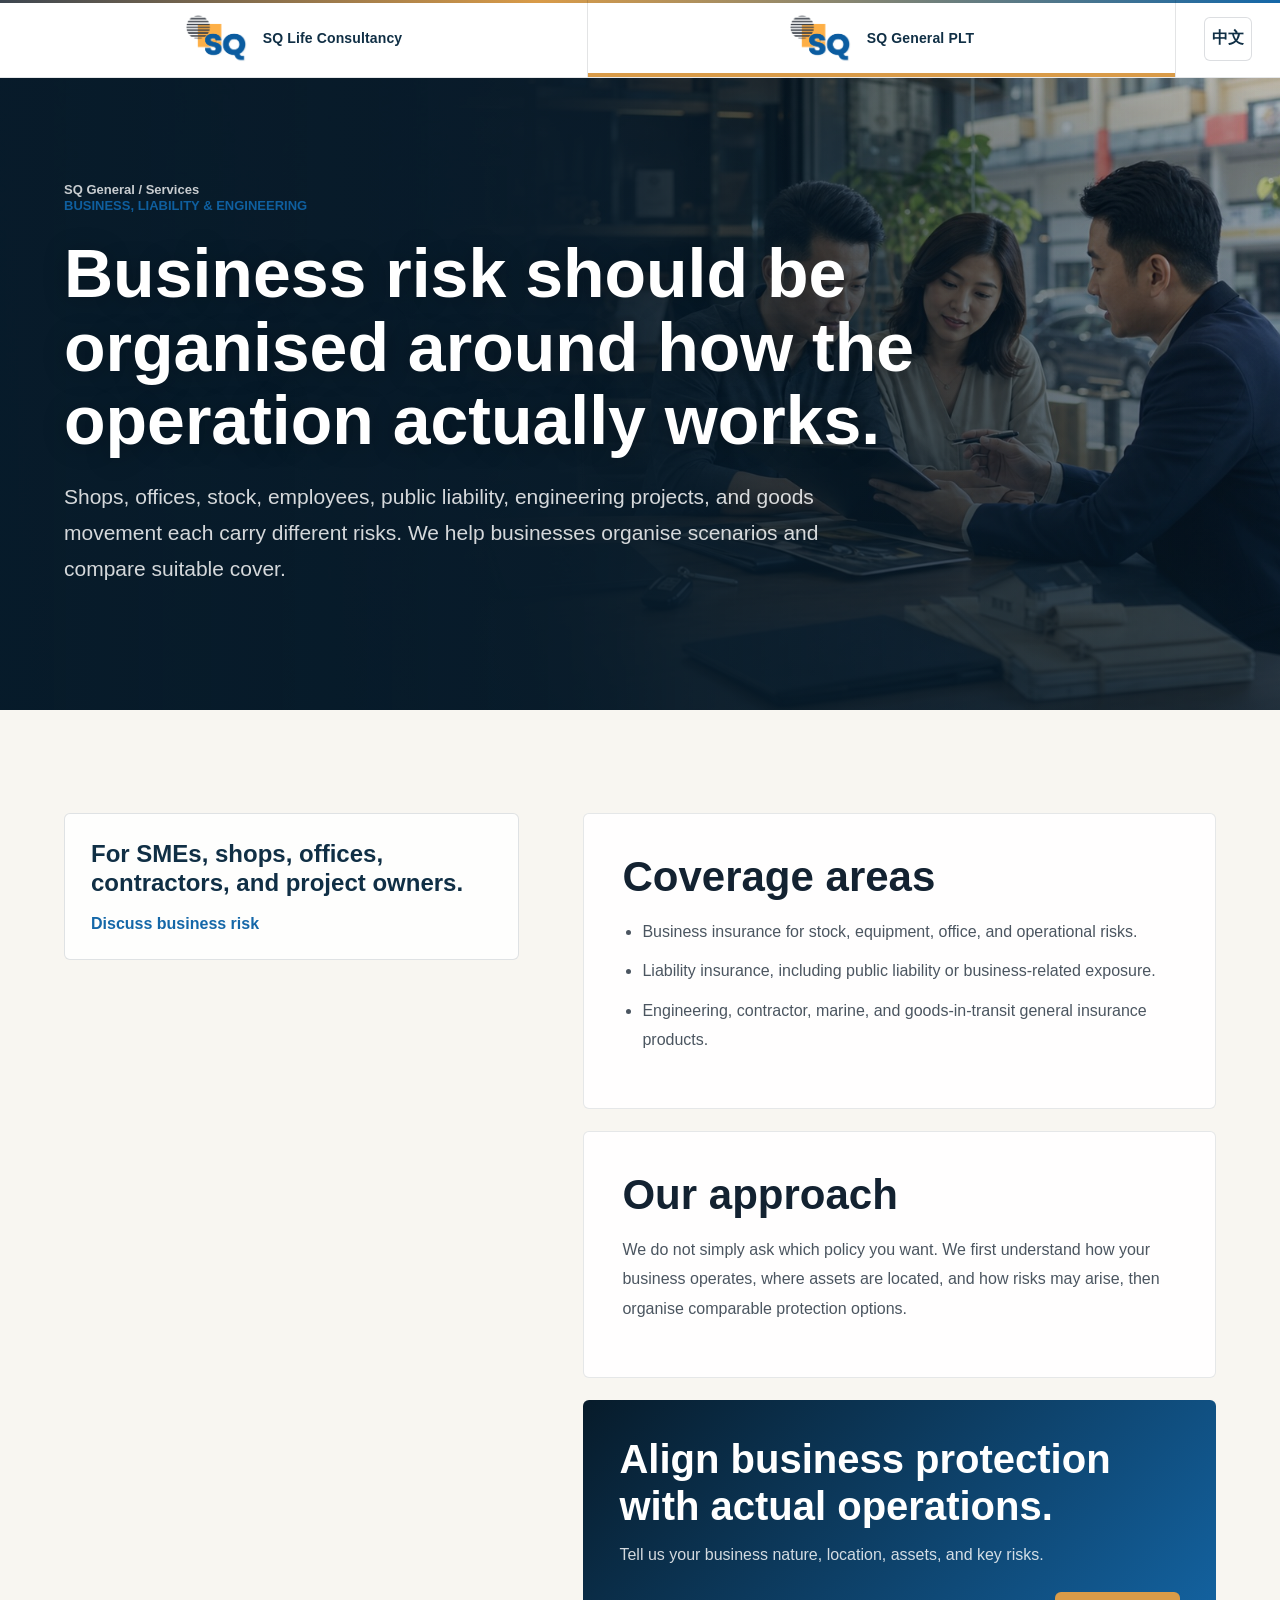
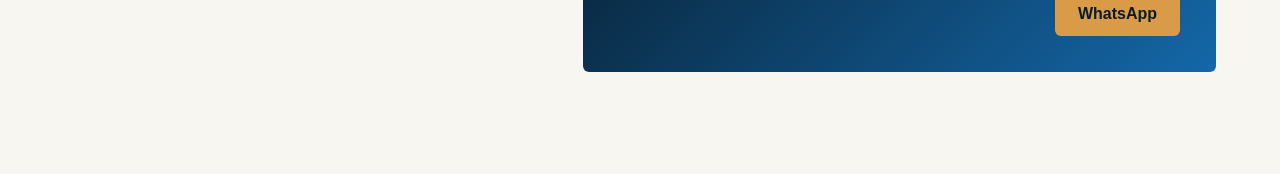
==== gi-business-liability-engineering.html @ 17bc6706 "Add files via upload" ====
<!doctype html>
<html lang="en">
  <head>
    <meta charset="utf-8" />
    <meta name="viewport" content="width=device-width, initial-scale=1" />
    <title>Business, Liability & Engineering Insurance | SQ General PLT</title>
    <meta name="description" content="Business insurance, liability insurance, engineering insurance, contractor risk, marine, and goods-in-transit advisory for Malaysian businesses." />
    <meta name="robots" content="index,follow" />
    <meta name="theme-color" content="#0b2d44" />
    <link rel="canonical" href="https://www.sqgroup.com.my/gi/business-liability-engineering" />
    <link rel="alternate" hreflang="en-MY" href="https://www.sqgroup.com.my/gi/business-liability-engineering" />
    <link rel="alternate" hreflang="zh-MY" href="https://www.sqgroup.com.my/zh/gi/business-liability-engineering" />
    <link rel="alternate" hreflang="x-default" href="https://www.sqgroup.com.my/gi/business-liability-engineering" />
    <meta property="og:title" content="Business, Liability & Engineering Insurance | SQ General PLT" />
    <meta property="og:description" content="General insurance advisory for SME operations, liability, engineering, contractor, marine, and goods-in-transit risks." />
    <meta property="og:url" content="https://www.sqgroup.com.my/gi/business-liability-engineering" />
    <meta property="og:image" content="https://www.sqgroup.com.my/assets/hero-gi-malaysia.jpg" />
    <link rel="preload" as="image" href="assets/hero-gi-malaysia.jpg" />
    <link rel="stylesheet" href="styles.css" />
  </head>
  <body class="professional-page service-detail-page general-page" data-page-kind="gi" data-seo-title-en="Business, Liability & Engineering Insurance | SQ General PLT" data-seo-title-zh="商业、责任与工程保险 | SQ General PLT" data-seo-description-en="Business insurance, liability insurance, engineering insurance, contractor risk, marine, and goods-in-transit advisory for Malaysian businesses." data-seo-description-zh="SQ General PLT 协助马来西亚企业安排商业、责任、工程、承包商、海运与货物运输相关一般保险。">
    <header class="brand-switch"><a class="brand-tab" href="/legacy"><img src="assets/sq-logo-official.png" alt="SQ logo" /><span>SQ Life Consultancy</span></a><a class="brand-tab active" href="/gi"><img src="assets/sq-logo-official.png" alt="" /><span>SQ General PLT</span></a><button class="language-switch" type="button" data-lang-toggle>中文</button></header>
    <main>
      <section class="detail-hero" style="--detail-image: url('assets/hero-gi-malaysia.jpg')"><div class="detail-hero-inner reveal"><a class="breadcrumb" href="/gi" data-zh="SQ General / 服务" data-en="SQ General / Services">SQ General / Services</a><p class="eyebrow" data-zh="商业、责任与工程" data-en="Business, Liability & Engineering">Business, Liability & Engineering</p><h1 data-zh="企业风险需要按营运方式来整理。" data-en="Business risk should be organised around how the operation actually works.">Business risk should be organised around how the operation actually works.</h1><p data-zh="店铺、办公室、库存、雇员、公共责任、工程项目和货物运输都有不同风险。我们协助企业整理场景并比较可行保障。" data-en="Shops, offices, stock, employees, public liability, engineering projects, and goods movement each carry different risks. We help businesses organise scenarios and compare suitable cover.">Shops, offices, stock, employees, public liability, engineering projects, and goods movement each carry different risks. We help businesses organise scenarios and compare suitable cover.</p></div></section>
      <section class="detail-body"><aside class="detail-aside reveal"><strong data-zh="适合 SME、店铺、办公室、承包商与项目业主。" data-en="For SMEs, shops, offices, contractors, and project owners.">For SMEs, shops, offices, contractors, and project owners.</strong><a href="#contact" data-zh="讨论企业风险" data-en="Discuss business risk">Discuss business risk</a></aside><div class="detail-content">
        <article class="detail-panel reveal"><h2 data-zh="可讨论项目" data-en="Coverage areas">Coverage areas</h2><ul><li data-zh="商业保险、库存、设备、办公室和营运相关风险。" data-en="Business insurance for stock, equipment, office, and operational risks.">Business insurance for stock, equipment, office, and operational risks.</li><li data-zh="责任保险，包括公共责任或业务相关责任风险。" data-en="Liability insurance, including public liability or business-related exposure.">Liability insurance, including public liability or business-related exposure.</li><li data-zh="工程、承包商、marine 与 goods-in-transit 等一般保险产品。" data-en="Engineering, contractor, marine, and goods-in-transit general insurance products.">Engineering, contractor, marine, and goods-in-transit general insurance products.</li></ul></article>
        <article class="detail-panel reveal"><h2 data-zh="我们的方式" data-en="Our approach">Our approach</h2><p data-zh="我们不只是问你要买什么保险，而是先了解你的业务如何营运、资产在哪里、风险如何发生，再整理可比较的保障选择。" data-en="We do not simply ask which policy you want. We first understand how your business operates, where assets are located, and how risks may arise, then organise comparable protection options.">We do not simply ask which policy you want. We first understand how your business operates, where assets are located, and how risks may arise, then organise comparable protection options.</p></article>
        <section class="detail-cta reveal" id="contact"><div><h2 data-zh="让企业保障和实际营运对齐。" data-en="Align business protection with actual operations.">Align business protection with actual operations.</h2><p data-zh="告诉我们你的业务性质、地点、资产和主要风险。" data-en="Tell us your business nature, location, assets, and key risks.">Tell us your business nature, location, assets, and key risks.</p></div><a class="button" href="https://wa.me/60102761236" target="_blank" rel="noreferrer">WhatsApp</a></section>
      </div></section>
    </main><nav class="mobile-action-bar" aria-label="Quick actions"><a href="tel:+60102761236" data-zh="拨电" data-en="Call">Call</a><a href="/gi" data-zh="返回" data-en="Back">Back</a><a href="https://wa.me/60102761236" target="_blank" rel="noreferrer">WhatsApp</a></nav><script src="script.js"></script>
  </body>
</html>
---- styles.css ----
:root {
  --navy: #0f5f9f;
  --navy-dark: #0b2d44;
  --forest: #183d36;
  --forest-soft: #dce5dd;
  --ink: #132231;
  --charcoal: #4b5560;
  --gold: #f0a63f;
  --gold-soft: #fff2d8;
  --paper: #f7f5ef;
  --mist: #eef3f6;
  --line: rgba(23, 33, 43, 0.12);
  --white: #ffffff;
  --shadow: 0 22px 70px rgba(16, 63, 104, 0.14);
  --photo-shadow: 0 28px 80px rgba(23, 33, 43, 0.18);
}

* {
  box-sizing: border-box;
}

html {
  scroll-behavior: smooth;
}

body {
  margin: 0;
  color: var(--ink);
  background: var(--paper);
  font-family: "Avenir Next", "Noto Sans SC", "PingFang SC", "Microsoft YaHei", sans-serif;
  -webkit-font-smoothing: antialiased;
  text-rendering: optimizeLegibility;
}

body.nav-open {
  overflow: hidden;
}

.brand-switch {
  position: sticky;
  top: 0;
  z-index: 60;
  display: grid;
  grid-template-columns: 1fr 1fr auto;
  min-height: 84px;
  border-bottom: 1px solid rgba(19, 34, 49, 0.1);
  background: rgba(255, 255, 255, 0.97);
  backdrop-filter: blur(14px);
}

.brand-switch::before {
  position: absolute;
  top: 0;
  right: 0;
  left: 0;
  height: 4px;
  content: "";
  background: linear-gradient(90deg, var(--gold), var(--navy));
}

.brand-tab {
  position: relative;
  display: flex;
  align-items: center;
  justify-content: center;
  gap: 16px;
  min-width: 0;
  padding: 12px clamp(14px, 3vw, 34px);
  color: var(--navy-dark);
  border-right: 1px solid var(--line);
  font-weight: 900;
  line-height: 1.2;
  letter-spacing: 0.01em;
  transition: background 180ms ease, color 180ms ease, border-color 180ms ease;
}

.brand-tab:hover {
  background: rgba(15, 95, 159, 0.035);
}

.brand-tab img {
  width: 58px;
  height: 46px;
  object-fit: contain;
  padding: 2px;
  background: transparent;
  filter: none;
  mix-blend-mode: normal;
  transform: translateZ(0);
}

.brand-tab span {
  max-width: 21ch;
}

.brand-tab.active::after {
  position: absolute;
  right: 0;
  bottom: 0;
  left: 0;
  height: 5px;
  content: "";
  background: var(--gold);
}

.brand-switch .language-switch {
  align-self: center;
  margin: 0 clamp(12px, 3vw, 28px);
}

.gateway-page {
  min-height: 100vh;
  background:
    linear-gradient(90deg, rgba(247, 245, 239, 0.96), rgba(247, 245, 239, 0.78)),
    url("assets/hero-group-malaysia.jpg") center / cover;
}

.gateway {
  max-width: 1180px;
  margin: 0 auto;
  padding: clamp(64px, 9vw, 116px) clamp(18px, 5vw, 70px);
}

.gateway-hero {
  max-width: 820px;
  margin-bottom: clamp(34px, 5vw, 68px);
}

.gateway-hero h1 {
  color: var(--ink);
}

.gateway-hero p {
  max-width: 720px;
  color: var(--charcoal);
  font-size: clamp(17px, 2vw, 22px);
  line-height: 1.7;
}

.gateway-grid {
  display: grid;
  grid-template-columns: repeat(2, minmax(0, 1fr));
  gap: 18px;
}

.gateway-card {
  position: relative;
  overflow: hidden;
  display: flex;
  flex-direction: column;
  justify-content: flex-end;
  min-height: 520px;
  padding: clamp(28px, 5vw, 48px);
  color: var(--white);
  background: var(--navy-dark);
  isolation: isolate;
}

.gateway-card::before {
  position: absolute;
  inset: 0;
  content: "";
  background: linear-gradient(180deg, rgba(11, 45, 68, 0.08), rgba(11, 45, 68, 0.92));
  z-index: 1;
}

.gateway-card::after {
  position: absolute;
  inset: 0;
  content: "";
  background-position: center;
  background-size: cover;
  transition: transform 600ms ease;
}

.gateway-card:hover::after {
  transform: scale(1.045);
}

.life-card::after {
  background-image: url("assets/hero-legacy-malaysia.jpg");
}

.general-card::after {
  background-image: url("assets/hero-gi-malaysia.jpg");
}

.gateway-card span,
.gateway-card h2,
.gateway-card p,
.gateway-card strong {
  position: relative;
  z-index: 2;
}

.gateway-card span {
  width: max-content;
  padding: 8px 12px;
  color: var(--navy-dark);
  background: var(--gold);
  font-size: 13px;
  font-weight: 900;
}

.gateway-card h2 {
  max-width: 520px;
  margin: 28px 0 12px;
  color: var(--white);
}

.gateway-card p {
  max-width: 520px;
  color: rgba(255, 255, 255, 0.84);
  line-height: 1.72;
}

.gateway-card strong {
  margin-top: 28px;
  color: var(--white);
}

.subbrand-hero {
  display: grid;
  align-items: end;
  min-height: calc(100vh - 84px);
  padding: clamp(56px, 9vw, 112px) clamp(18px, 5vw, 70px);
  color: var(--white);
  background: var(--navy-dark);
  isolation: isolate;
}

.subbrand-hero > div {
  max-width: 860px;
}

.subbrand-hero h1 {
  color: var(--white);
}

.subbrand-hero p:not(.eyebrow) {
  max-width: 760px;
  color: rgba(255, 255, 255, 0.86);
  font-size: clamp(17px, 2vw, 22px);
  line-height: 1.68;
}

.life-hero {
  background:
    linear-gradient(90deg, rgba(11, 45, 68, 0.92), rgba(11, 45, 68, 0.48)),
    url("assets/hero-legacy-malaysia.jpg") center / cover;
}

.general-hero {
  background:
    linear-gradient(90deg, rgba(11, 45, 68, 0.92), rgba(11, 45, 68, 0.46)),
    url("assets/hero-gi-malaysia.jpg") center / cover;
}

.button.secondary.light {
  color: var(--white);
  border-color: rgba(255, 255, 255, 0.38);
  background: rgba(255, 255, 255, 0.1);
}

.mobile-action-bar {
  display: none;
}

.two-column {
  grid-template-columns: repeat(2, minmax(0, 1fr));
}

body.loaded .hero-copy {
  animation: liftIn 760ms ease both;
  opacity: 1;
  transform: translateY(0);
}

body.loaded .hero-photo {
  animation: floatIn 900ms 120ms ease both;
  opacity: 1;
  transform: translateY(0);
}

a {
  color: inherit;
  text-decoration: none;
}

a:focus-visible,
button:focus-visible,
input:focus-visible,
select:focus-visible,
summary:focus-visible {
  outline: 3px solid rgba(249, 179, 82, 0.75);
  outline-offset: 3px;
}

img {
  display: block;
  max-width: 100%;
}

.site-header {
  position: sticky;
  top: 0;
  z-index: 50;
  display: grid;
  grid-template-columns: auto 1fr auto;
  align-items: center;
  gap: 24px;
  min-height: 78px;
  padding: 12px clamp(18px, 4vw, 54px);
  border-bottom: 1px solid var(--line);
  background: rgba(255, 255, 255, 0.92);
  backdrop-filter: blur(18px);
}

.brand {
  display: inline-flex;
  align-items: center;
  gap: 12px;
  font-weight: 800;
  color: var(--navy-dark);
  white-space: nowrap;
}

.brand img {
  width: 54px;
  height: 43px;
  object-fit: contain;
}

.site-nav {
  display: flex;
  align-items: center;
  justify-content: center;
  gap: clamp(12px, 2vw, 24px);
  color: var(--charcoal);
  font-size: 13px;
  font-weight: 800;
}

.site-nav a {
  position: relative;
  min-height: 44px;
  display: inline-flex;
  align-items: center;
  padding: 8px 0;
}

.site-nav a::after {
  position: absolute;
  right: 0;
  bottom: 1px;
  left: 0;
  height: 2px;
  content: "";
  background: var(--gold);
  transform: scaleX(0);
  transform-origin: left;
  transition: transform 180ms ease;
}

.site-nav a:hover::after {
  transform: scaleX(1);
}

.header-actions {
  display: inline-flex;
  align-items: center;
  gap: 10px;
}

.language-switch,
.header-whatsapp,
.button {
  min-height: 44px;
  border-radius: 6px;
  font: inherit;
  font-weight: 800;
}

.language-switch {
  min-width: 48px;
  border: 1px solid var(--line);
  color: var(--navy-dark);
  background: var(--white);
  cursor: pointer;
}

.header-whatsapp {
  display: inline-flex;
  align-items: center;
  padding: 0 16px;
  color: var(--white);
  background: var(--navy);
}

.nav-toggle {
  display: none;
  width: 44px;
  height: 44px;
  border: 1px solid var(--line);
  border-radius: 6px;
  background: var(--white);
}

.nav-toggle span {
  display: block;
  width: 20px;
  height: 2px;
  margin: 5px auto;
  background: var(--navy-dark);
}

.hero {
  position: relative;
  min-height: calc(100vh - 76px);
  padding: clamp(50px, 8vw, 92px) clamp(18px, 5vw, 70px) clamp(34px, 5vw, 56px);
  background:
    linear-gradient(90deg, rgba(255, 255, 255, 0.94), rgba(247, 245, 239, 0.92) 48%, rgba(247, 245, 239, 0.72)),
    radial-gradient(circle at 8% 12%, rgba(240, 166, 63, 0.16), transparent 32%),
    var(--paper);
}

.hero-grid {
  display: grid;
  grid-template-columns: minmax(0, 0.94fr) minmax(300px, 0.58fr);
  gap: clamp(34px, 5vw, 78px);
  align-items: end;
  max-width: 1180px;
  min-height: calc(100vh - 184px);
  margin: 0 auto;
}

.eyebrow {
  margin: 0 0 14px;
  color: var(--navy);
  font-size: 13px;
  font-weight: 900;
  letter-spacing: 0;
  text-transform: uppercase;
}

h1,
h2,
h3,
p {
  overflow-wrap: anywhere;
}

h1 {
  max-width: 860px;
  margin: 0;
  color: var(--ink);
  font-family: "Avenir Next", "Noto Sans SC", "PingFang SC", "Microsoft YaHei", sans-serif;
  font-size: clamp(38px, 5.4vw, 68px);
  font-weight: 900;
  line-height: 1.08;
  letter-spacing: 0;
}

.hero-lede {
  max-width: 700px;
  margin: 28px 0 0;
  color: var(--charcoal);
  font-size: clamp(17px, 2vw, 22px);
  line-height: 1.75;
}

.hero-actions {
  display: flex;
  flex-wrap: wrap;
  gap: 12px;
  margin-top: 34px;
}

.hero-pills {
  display: flex;
  flex-wrap: wrap;
  gap: 10px;
  margin-top: 24px;
}

.hero-pills span {
  padding: 9px 12px;
  border: 1px solid rgba(15, 95, 159, 0.16);
  border-radius: 999px;
  color: var(--navy-dark);
  background: rgba(255, 255, 255, 0.72);
  font-size: 13px;
  font-weight: 900;
}

.hero-credentials {
  display: grid;
  grid-template-columns: repeat(3, minmax(0, 1fr));
  gap: 1px;
  max-width: 680px;
  margin-top: 34px;
  border: 1px solid var(--line);
  background: var(--line);
}

.hero-credentials span {
  min-height: 68px;
  padding: 14px;
  color: var(--navy-dark);
  background: rgba(255, 255, 255, 0.86);
  font-size: 13px;
  font-weight: 900;
  line-height: 1.4;
}

.button {
  display: inline-flex;
  align-items: center;
  justify-content: center;
  padding: 0 22px;
  border: 1px solid transparent;
  cursor: pointer;
}

.button.primary {
  color: var(--white);
  background: var(--navy);
  box-shadow: 0 16px 34px rgba(15, 95, 159, 0.22);
  transition: transform 180ms ease, box-shadow 180ms ease, background 180ms ease;
}

.button.secondary {
  color: var(--navy-dark);
  border-color: rgba(15, 95, 159, 0.24);
  background: rgba(255, 255, 255, 0.76);
  transition: transform 180ms ease, border-color 180ms ease, background 180ms ease;
}

.button:hover {
  transform: translateY(-2px);
}

.button.primary:hover {
  background: var(--navy-dark);
  box-shadow: 0 20px 42px rgba(15, 95, 159, 0.28);
}

.button.secondary:hover {
  border-color: rgba(240, 166, 63, 0.9);
  background: var(--white);
}

.hero-photo {
  position: relative;
  overflow: hidden;
  min-height: 440px;
  border-radius: 4px;
  background: var(--white);
  box-shadow: var(--photo-shadow);
}

.hero-photo::before {
  position: absolute;
  inset: 0;
  content: "";
  background: linear-gradient(180deg, transparent 38%, rgba(16, 63, 104, 0.76));
  z-index: 1;
}

.hero-photo::after {
  position: absolute;
  top: 22px;
  right: 22px;
  width: 112px;
  height: 90px;
  content: "";
  background: url("assets/sq-logo-official.png") center / 86% auto no-repeat rgba(255, 255, 255, 0.96);
  border-radius: 4px;
  box-shadow: none;
  z-index: 2;
}

.hero-photo-main {
  position: absolute;
  inset: 0;
  background:
    linear-gradient(90deg, rgba(16, 63, 104, 0.1), rgba(249, 179, 82, 0.04)),
    url("assets/hero-group-malaysia.jpg") center / cover;
  filter: saturate(0.88) contrast(1.02);
  transform: scale(1.01);
}

.hero-service-panel {
  position: absolute;
  z-index: 2;
  right: 28px;
  bottom: 28px;
  left: 28px;
  padding: 22px;
  border-left: 5px solid var(--gold);
  background: rgba(244, 239, 230, 0.94);
  backdrop-filter: blur(12px);
}

.hero-service-panel span {
  display: block;
  color: var(--charcoal);
  font-size: 13px;
  font-weight: 800;
}

.hero-service-panel strong {
  display: block;
  margin-top: 4px;
  color: var(--navy-dark);
  font-size: 23px;
  line-height: 1.25;
}

.section {
  padding: clamp(58px, 8vw, 104px) clamp(18px, 5vw, 70px);
}

.quick-help {
  display: grid;
  grid-template-columns: minmax(250px, 0.72fr) minmax(0, 1fr);
  gap: clamp(24px, 5vw, 70px);
  align-items: center;
  padding: clamp(34px, 5vw, 62px) clamp(18px, 5vw, 70px);
  background: var(--paper);
  border-top: 1px solid var(--line);
  border-bottom: 1px solid var(--line);
}

.quick-help-head {
  max-width: 430px;
}

.quick-help-head h2 {
  font-size: clamp(28px, 3.6vw, 46px);
}

.quick-grid {
  display: grid;
  grid-template-columns: repeat(4, minmax(0, 1fr));
  gap: 12px;
}

.quick-card {
  position: relative;
  display: grid;
  gap: 10px;
  min-height: 166px;
  padding: 22px;
  border: 1px solid rgba(15, 95, 159, 0.14);
  border-radius: 4px;
  background: rgba(255, 255, 255, 0.62);
  transition: transform 220ms ease, box-shadow 220ms ease, border-color 220ms ease;
}

.quick-card:hover {
  border-color: rgba(249, 179, 82, 0.9);
  box-shadow: 0 18px 48px rgba(16, 63, 104, 0.14);
  transform: translateY(-3px);
}

.quick-icon {
  display: grid;
  place-items: center;
  width: 42px;
  height: 42px;
  color: var(--white);
  border-radius: 999px;
  background: var(--navy-dark);
  font-size: 13px;
  font-weight: 900;
}

.quick-card strong {
  color: var(--navy-dark);
  font-size: 18px;
  line-height: 1.3;
  max-width: 12ch;
}

.quick-card small {
  color: var(--charcoal);
  font-size: 13px;
  font-weight: 800;
}

.section-heading {
  display: grid;
  grid-template-columns: minmax(260px, 0.9fr) minmax(280px, 1fr);
  gap: clamp(22px, 4vw, 74px);
  max-width: 1180px;
  margin: 0 auto;
}

.section-heading.compact {
  display: block;
  max-width: 780px;
  margin-bottom: 34px;
  text-align: center;
}

h2 {
  margin: 0;
  color: var(--ink);
  font-family: "Avenir Next", "Noto Sans SC", "PingFang SC", "Microsoft YaHei", sans-serif;
  font-size: clamp(28px, 3.8vw, 46px);
  font-weight: 900;
  line-height: 1.18;
  letter-spacing: 0;
}

.intro-copy {
  max-width: 640px;
}

.intro-copy p,
.assurance-panel p,
.faq p,
.contact-copy,
.service-card p {
  color: var(--charcoal);
  font-size: 16px;
  line-height: 1.85;
}

.services {
  background: #fbfaf7;
}

.service-grid {
  display: grid;
  grid-template-columns: repeat(3, minmax(0, 1fr));
  gap: 18px;
  max-width: 1180px;
  margin: 0 auto;
}

.service-card {
  display: flex;
  flex-direction: column;
  overflow: hidden;
  min-height: 560px;
  padding: 0 0 28px;
  border: 1px solid var(--line);
  border-radius: 4px;
  background: #fbfaf7;
  transition: transform 220ms ease, box-shadow 220ms ease, border-color 220ms ease;
}

.service-card:hover {
  border-color: rgba(15, 95, 159, 0.24);
  box-shadow: var(--shadow);
  transform: translateY(-3px);
}

.service-photo {
  width: 100%;
  aspect-ratio: 3 / 2;
  background: var(--mist);
  background-position: center;
  background-size: cover;
  transition: transform 520ms ease;
}

.asset-photo {
  background-image:
    linear-gradient(180deg, rgba(16, 63, 104, 0.06), rgba(16, 63, 104, 0.2)),
    url("assets/hero-legacy-malaysia.jpg");
}

.estate-photo {
  background-image:
    linear-gradient(180deg, rgba(16, 63, 104, 0.04), rgba(16, 63, 104, 0.23)),
    url("assets/hero-legacy-malaysia.jpg");
}

.insurance-photo {
  background-image:
    linear-gradient(180deg, rgba(16, 63, 104, 0.06), rgba(16, 63, 104, 0.22)),
    url("assets/hero-gi-malaysia.jpg");
}

.service-card:hover .service-photo {
  transform: scale(1.045);
}

.service-number {
  width: max-content;
  margin: 24px 28px 0;
  padding: 6px 10px;
  color: var(--navy-dark);
  border: 1px solid rgba(15, 95, 159, 0.18);
  border-radius: 4px;
  background: rgba(15, 95, 159, 0.06);
  font-size: 12px;
  font-weight: 900;
}

.service-card h3 {
  margin: 20px 28px 4px;
  color: var(--navy-dark);
  font-size: 25px;
  line-height: 1.25;
}

.service-card p {
  margin-right: 28px;
  margin-left: 28px;
}

.service-card ul {
  display: grid;
  gap: 12px;
  margin: 18px 28px 26px;
  padding: 0;
  list-style: none;
}

.service-card li {
  position: relative;
  padding-left: 20px;
  color: var(--ink);
  line-height: 1.55;
}

.service-card li::before {
  position: absolute;
  top: 0.72em;
  left: 0;
  width: 7px;
  height: 7px;
  content: "";
  background: var(--gold);
}

.service-card a {
  display: inline-flex;
  align-items: center;
  width: max-content;
  max-width: calc(100% - 56px);
  min-height: 44px;
  margin-top: auto;
  margin-left: 28px;
  color: var(--navy);
  font-weight: 900;
}

.client-types {
  background:
    linear-gradient(90deg, rgba(11, 45, 68, 0.96), rgba(11, 45, 68, 0.88)),
    url("assets/hero-group-malaysia.jpg") center / cover;
}

.client-types .eyebrow,
.client-types h2 {
  color: var(--white);
}

.client-grid {
  display: grid;
  grid-template-columns: repeat(3, minmax(0, 1fr));
  gap: 16px;
  max-width: 1180px;
  margin: 0 auto;
}

.client-card {
  min-height: 300px;
  padding: 28px;
  border: 1px solid rgba(255, 255, 255, 0.18);
  background: rgba(255, 255, 255, 0.08);
  backdrop-filter: blur(14px);
}

.client-card span {
  display: inline-flex;
  min-height: 36px;
  align-items: center;
  padding: 0 12px;
  color: var(--navy-dark);
  background: var(--gold);
  font-size: 13px;
  font-weight: 900;
}

.client-card h3 {
  margin: 28px 0 12px;
  color: var(--white);
  font-size: 25px;
  line-height: 1.25;
}

.client-card p {
  color: rgba(255, 255, 255, 0.82);
  line-height: 1.8;
}

.product-finder {
  display: grid;
  grid-template-columns: minmax(280px, 0.8fr) minmax(320px, 1fr);
  gap: clamp(24px, 5vw, 72px);
  align-items: center;
  background: var(--paper);
}

.finder-copy {
  max-width: 520px;
}

.finder-grid {
  display: grid;
  grid-template-columns: repeat(3, minmax(0, 1fr));
  gap: 12px;
}

.finder-item {
  display: grid;
  place-items: center;
  min-height: 146px;
  padding: 20px 14px;
  border: 1px solid rgba(15, 95, 159, 0.14);
  border-radius: 4px;
  background: rgba(255, 255, 255, 0.72);
  text-align: center;
  transition: transform 220ms ease, background 220ms ease, box-shadow 220ms ease;
}

.finder-item:hover {
  background: #fffaf1;
  box-shadow: 0 18px 46px rgba(16, 63, 104, 0.13);
  transform: translateY(-5px);
}

.finder-symbol {
  position: relative;
  display: block;
  width: 48px;
  height: 48px;
  margin-bottom: 14px;
  border: 3px solid var(--navy);
  border-radius: 8px;
}

.finder-symbol::before,
.finder-symbol::after {
  position: absolute;
  content: "";
}

.finder-symbol.home::before {
  top: -12px;
  left: 9px;
  width: 24px;
  height: 24px;
  border-top: 3px solid var(--gold);
  border-left: 3px solid var(--gold);
  transform: rotate(45deg);
}

.finder-symbol.motor {
  height: 34px;
  margin-top: 14px;
  border-radius: 16px 16px 8px 8px;
}

.finder-symbol.motor::before,
.finder-symbol.motor::after {
  bottom: -12px;
  width: 12px;
  height: 12px;
  border-radius: 50%;
  background: var(--gold);
}

.finder-symbol.motor::before {
  left: 4px;
}

.finder-symbol.motor::after {
  right: 4px;
}

.finder-symbol.travel {
  border-radius: 50%;
}

.finder-symbol.travel::before {
  top: 20px;
  left: 8px;
  width: 32px;
  height: 4px;
  background: var(--gold);
}

.finder-symbol.travel::after {
  top: 8px;
  left: 21px;
  width: 4px;
  height: 32px;
  background: var(--gold);
}

.finder-symbol.accident::before {
  top: 10px;
  left: 20px;
  width: 8px;
  height: 28px;
  background: var(--gold);
}

.finder-symbol.accident::after {
  top: 20px;
  left: 10px;
  width: 28px;
  height: 8px;
  background: var(--gold);
}

.finder-symbol.business::before {
  top: 9px;
  left: 10px;
  width: 6px;
  height: 6px;
  box-shadow: 12px 0 var(--gold), 24px 0 var(--gold), 0 12px var(--gold), 12px 12px var(--gold), 24px 12px var(--gold);
  background: var(--gold);
}

.finder-symbol.contractor::before {
  top: 10px;
  left: 21px;
  width: 6px;
  height: 28px;
  background: var(--gold);
  transform: rotate(45deg);
}

.finder-symbol.contractor::after {
  top: 21px;
  left: 10px;
  width: 28px;
  height: 6px;
  background: var(--gold);
  transform: rotate(45deg);
}

.finder-item strong {
  color: var(--navy-dark);
  font-size: 16px;
  line-height: 1.35;
}

.process {
  background: #fbfaf7;
}

.process-track {
  display: grid;
  grid-template-columns: repeat(4, minmax(0, 1fr));
  max-width: 1180px;
  margin: 44px auto 0;
  border-top: 1px solid var(--line);
  border-left: 1px solid var(--line);
}

.process-step {
  min-height: 270px;
  padding: 30px 24px;
  border-right: 1px solid var(--line);
  border-bottom: 1px solid var(--line);
  background: linear-gradient(180deg, #fbfaf7, #f5f1e8);
}

.process-step span {
  display: inline-flex;
  min-height: 34px;
  align-items: center;
  padding: 0 10px;
  color: var(--white);
  background: var(--navy-dark);
  font-size: 12px;
  font-weight: 900;
}

.process-step h3 {
  margin: 34px 0 10px;
  color: var(--navy-dark);
  font-size: 22px;
}

.process-step p {
  margin: 0;
  color: var(--charcoal);
  line-height: 1.75;
}

.assurance {
  background: var(--navy-dark);
}

.assurance-panel {
  max-width: 1040px;
  margin: 0 auto;
  padding: clamp(30px, 5vw, 54px);
  border-left: 8px solid var(--gold);
  color: var(--white);
  background:
    linear-gradient(90deg, rgba(249, 179, 82, 0.14) 0 22%, transparent 22%),
    rgba(255, 255, 255, 0.06);
}

.assurance-panel h2,
.assurance-panel p {
  color: var(--white);
}

.faq {
  background: var(--mist);
}

.faq-list {
  display: grid;
  gap: 12px;
  max-width: 900px;
  margin: 0 auto;
}

details {
  border: 1px solid var(--line);
  border-radius: 8px;
  background: var(--white);
}

summary {
  cursor: pointer;
  padding: 22px 24px;
  color: var(--navy-dark);
  font-weight: 900;
}

details p {
  margin: 0;
  padding: 0 24px 24px;
}

.contact {
  display: grid;
  grid-template-columns: minmax(280px, 0.9fr) minmax(300px, 0.7fr);
  gap: clamp(24px, 5vw, 82px);
  align-items: start;
  max-width: 1180px;
  margin: 0 auto;
}

.contact-methods {
  display: flex;
  flex-wrap: wrap;
  gap: 10px;
  margin: 26px 0;
}

.contact-methods a {
  display: inline-flex;
  align-items: center;
  min-height: 44px;
  padding: 10px 13px;
  border: 1px solid rgba(15, 95, 159, 0.2);
  border-radius: 4px;
  color: var(--navy-dark);
  background: var(--white);
  font-weight: 800;
}

.map-link {
  display: inline-flex;
  align-items: center;
  min-height: 44px;
  margin-top: 12px;
  padding: 0 14px;
  color: var(--white);
  background: var(--navy-dark);
  font-weight: 900;
}

address {
  max-width: 560px;
  font-style: normal;
}

.hours {
  font-weight: 900;
}

.contact-form {
  display: grid;
  gap: 16px;
  padding: 26px;
  border: 1px solid var(--line);
  border-radius: 4px;
  background: var(--white);
  box-shadow: var(--shadow);
}

label {
  display: grid;
  gap: 8px;
  color: var(--navy-dark);
  font-weight: 900;
}

input,
select {
  width: 100%;
  min-height: 48px;
  border: 1px solid var(--line);
  border-radius: 4px;
  padding: 0 12px;
  color: var(--ink);
  background: var(--mist);
  font: inherit;
}

.site-footer {
  display: flex;
  flex-wrap: wrap;
  justify-content: space-between;
  gap: 14px;
  padding: 28px clamp(18px, 5vw, 70px);
  color: var(--white);
  background: var(--ink);
  font-size: 14px;
}

.floating-whatsapp {
  position: fixed;
  right: 18px;
  bottom: 18px;
  z-index: 45;
  display: inline-flex;
  align-items: center;
  justify-content: center;
  min-height: 52px;
  padding: 0 18px;
  border-radius: 4px;
  color: var(--white);
  background: #1f8d4d;
  box-shadow: 0 18px 36px rgba(0, 0, 0, 0.2);
  font-weight: 900;
  animation: none;
}

.reveal {
  opacity: 0;
  transform: translateY(24px);
  transition: opacity 640ms ease, transform 640ms ease;
}

.reveal.is-visible {
  opacity: 1;
  transform: translateY(0);
}

@keyframes liftIn {
  from {
    opacity: 0;
    transform: translateY(24px);
  }

  to {
    opacity: 1;
    transform: translateY(0);
  }
}

@keyframes floatIn {
  from {
    opacity: 0;
    transform: translateY(28px) scale(0.98);
  }

  to {
    opacity: 1;
    transform: translateY(0) scale(1);
  }
}

@keyframes whatsappPulse {
  0%,
  100% {
    transform: translateY(0);
  }

  50% {
    transform: translateY(-4px);
  }
}

@media (max-width: 980px) {
  .brand-switch {
    grid-template-columns: 1fr auto;
    min-height: auto;
    position: sticky;
  }

  .brand-tab {
    justify-content: flex-start;
    min-height: 68px;
    padding: 10px 16px;
  }

  .brand-tab:nth-of-type(2) {
    grid-column: 1 / 2;
    border-top: 1px solid var(--line);
  }

  .brand-tab img {
    width: 44px;
    height: 36px;
  }

  .brand-tab span {
    font-size: 14px;
  }

  .brand-switch .language-switch {
    grid-column: 2;
    grid-row: 1 / span 2;
    align-self: stretch;
    min-height: 100%;
    margin: 0;
    border-top: 0;
    border-right: 0;
    border-bottom: 0;
  }

  .gateway-grid,
  .two-column {
    grid-template-columns: 1fr;
  }

  .gateway-card {
    min-height: 390px;
  }

  .gateway {
    padding-top: 42px;
  }

  .gateway-hero {
    margin-bottom: 28px;
  }

  .subbrand-hero {
    min-height: 72vh;
    padding-top: 64px;
    padding-bottom: 64px;
  }

  .subbrand-hero > div,
  .gateway-hero {
    max-width: 680px;
  }

  .subbrand-hero p:not(.eyebrow) {
    font-size: 17px;
  }

  .site-header {
    grid-template-columns: auto auto 1fr;
  }

  .nav-toggle {
    display: block;
    grid-column: 3;
    justify-self: end;
  }

  .site-nav {
    position: fixed;
    top: 82px;
    right: 0;
    left: 0;
    display: none;
    flex-direction: column;
    align-items: stretch;
    padding: 20px;
    border-bottom: 1px solid var(--line);
    background: var(--paper);
  }

  .site-nav.is-open {
    display: flex;
  }

  .site-nav a {
    padding: 13px 0;
  }

  .header-actions {
    grid-column: 2;
    grid-row: 1;
  }

  .header-whatsapp {
    display: none;
  }

  .hero-grid,
  .section-heading,
  .contact,
  .quick-help,
  .product-finder {
    grid-template-columns: 1fr;
  }

  .service-grid,
  .quick-grid,
  .finder-grid,
  .client-grid,
  .process-track,
  .hero-credentials {
    grid-template-columns: 1fr;
  }

  .service-card {
    min-height: auto;
  }

  .process-track {
    border-top: 1px solid var(--line);
  }

  .process-step {
    min-height: auto;
  }
}

@media (max-width: 640px) {
  body {
    padding-bottom: 74px;
  }

  .brand-switch {
    top: 0;
  }

  .brand-tab {
    gap: 10px;
    min-height: 60px;
    padding: 8px 12px;
  }

  .brand-tab img {
    width: 38px;
    height: 31px;
  }

  .brand-tab span {
    font-size: 12px;
  }

  .brand-tab.active::after {
    height: 4px;
  }

  .brand-switch .language-switch {
    min-width: 56px;
    font-size: 13px;
  }

  .gateway {
    padding: 32px 16px 26px;
  }

  .gateway-hero h1 {
    font-size: clamp(32px, 11vw, 44px);
  }

  .gateway-hero p {
    font-size: 16px;
    line-height: 1.65;
  }

  .gateway-card {
    min-height: 330px;
    padding: 24px;
  }

  .gateway-card h2 {
    margin-top: 20px;
    font-size: 29px;
  }

  .gateway-card p {
    font-size: 15px;
    line-height: 1.65;
  }

  .subbrand-hero {
    min-height: 68vh;
    padding: 48px 18px 44px;
  }

  .subbrand-hero h1 {
    font-size: clamp(34px, 11vw, 48px);
  }

  .subbrand-hero p:not(.eyebrow) {
    font-size: 16px;
    line-height: 1.65;
  }

  .hero-actions {
    display: grid;
    grid-template-columns: 1fr;
    gap: 10px;
    margin-top: 24px;
  }

  .button {
    width: 100%;
    min-height: 50px;
  }

  .site-header {
    min-height: 74px;
    gap: 10px;
  }

  .brand span {
    display: none;
  }

  .brand img {
    width: 52px;
  }

  .site-nav {
    top: 74px;
  }

  h1 {
    font-size: clamp(34px, 10vw, 48px);
  }

  .hero {
    min-height: auto;
    padding-top: 38px;
  }

  .hero-photo {
    min-height: 360px;
  }

  .hero-photo::after {
    width: 80px;
    height: 64px;
  }

  .quick-card strong {
    max-width: none;
  }

  .hero-service-panel {
    right: 18px;
    bottom: 18px;
    left: 18px;
  }

  .section {
    padding: 48px 16px;
  }

  .section-heading.compact {
    margin-bottom: 24px;
    text-align: left;
  }

  h2 {
    font-size: clamp(27px, 8vw, 36px);
  }

  .service-card {
    border-color: rgba(23, 33, 43, 0.1);
  }

  .service-photo {
    aspect-ratio: 4 / 3;
  }

  .service-number,
  .service-card h3,
  .service-card p,
  .service-card a {
    margin-left: 20px;
    margin-right: 20px;
  }

  .service-card h3 {
    font-size: 24px;
  }

  .product-finder {
    gap: 28px;
  }

  .finder-grid {
    gap: 10px;
  }

  .finder-item {
    min-height: 112px;
    grid-template-columns: 44px 1fr;
    place-items: center start;
    gap: 12px;
    padding: 16px;
    text-align: left;
  }

  .finder-symbol {
    width: 38px;
    height: 38px;
    margin: 0;
  }

  .finder-symbol.home::before {
    top: -10px;
    left: 7px;
    width: 20px;
    height: 20px;
  }

  .finder-symbol.motor {
    height: 30px;
  }

  .process-track {
    margin-top: 26px;
  }

  .process-step {
    padding: 22px 18px;
  }

  .process-step h3 {
    margin-top: 22px;
  }

  .contact {
    gap: 28px;
  }

  .contact-form {
    padding: 20px;
  }

  .floating-whatsapp {
    display: none;
  }

  .mobile-action-bar {
    position: fixed;
    right: 0;
    bottom: 0;
    left: 0;
    z-index: 80;
    display: grid;
    grid-template-columns: repeat(3, 1fr);
    min-height: 64px;
    border-top: 1px solid rgba(255, 255, 255, 0.16);
    background: rgba(11, 45, 68, 0.96);
    box-shadow: 0 -16px 36px rgba(0, 0, 0, 0.18);
    backdrop-filter: blur(16px);
  }

  .mobile-action-bar a {
    display: grid;
    place-items: center;
    color: var(--white);
    border-right: 1px solid rgba(255, 255, 255, 0.14);
    font-size: 13px;
    font-weight: 900;
    text-align: center;
  }

  .mobile-action-bar a:last-child {
    border-right: 0;
    background: #1f8d4d;
  }
}

@media (prefers-reduced-motion: reduce) {
  *,
  *::before,
  *::after {
    scroll-behavior: auto !important;
    animation-duration: 0.01ms !important;
    animation-iteration-count: 1 !important;
    transition-duration: 0.01ms !important;
  }
}

/* Professional financial-services redesign */
.professional-page,
.professional-gateway {
  --executive: #102f45;
  --executive-deep: #071b2a;
  --copper: #d99b48;
  --sage: #dfe8e2;
  --porcelain: #f8f6f1;
  --panel: #ffffff;
  background: var(--porcelain);
}

.professional-page .brand-switch,
.professional-gateway .brand-switch {
  min-height: 78px;
  background: rgba(255, 255, 255, 0.98);
  border-bottom-color: rgba(7, 27, 42, 0.1);
}

.professional-page .brand-switch::before,
.professional-gateway .brand-switch::before {
  height: 3px;
  background: linear-gradient(90deg, #3d4650 0%, var(--copper) 42%, #1467a8 100%);
}

.professional-page .brand-tab,
.professional-gateway .brand-tab {
  color: var(--executive);
  font-size: 14px;
  text-transform: none;
}

.professional-page .brand-tab img,
.professional-gateway .brand-tab img {
  width: 62px;
  height: 50px;
  padding: 0;
  object-fit: contain;
  filter: none;
}

.professional-page .brand-tab.active::after,
.professional-gateway .brand-tab.active::after {
  height: 4px;
  background: var(--copper);
}

.professional-page .language-switch,
.professional-gateway .language-switch {
  border-color: rgba(7, 27, 42, 0.14);
  color: var(--executive);
}

.advisor-hero {
  position: relative;
  display: grid;
  grid-template-columns: minmax(0, 0.94fr) minmax(320px, 0.54fr);
  gap: clamp(28px, 5vw, 72px);
  align-items: end;
  min-height: calc(100vh - 78px);
  padding: clamp(62px, 9vw, 112px) clamp(18px, 5vw, 72px) clamp(48px, 6vw, 78px);
  color: var(--white);
  isolation: isolate;
  overflow: hidden;
}

.advisor-hero::before,
.advisor-hero::after {
  position: absolute;
  inset: 0;
  content: "";
  z-index: -2;
}

.advisor-hero::before {
  background-position: center;
  background-size: cover;
  transform: scale(1.02);
}

.advisor-hero::after {
  z-index: -1;
  background:
    linear-gradient(90deg, rgba(7, 27, 42, 0.96), rgba(7, 27, 42, 0.78) 44%, rgba(7, 27, 42, 0.26)),
    linear-gradient(180deg, rgba(7, 27, 42, 0.08), rgba(7, 27, 42, 0.7));
}

.life-advisor-hero::before {
  background-image: url("assets/hero-legacy-malaysia.jpg");
}

.general-advisor-hero::before {
  background-image: url("assets/hero-gi-malaysia.jpg");
}

.advisor-hero-copy {
  max-width: 820px;
}

.advisor-hero .eyebrow {
  color: #f0c16c;
}

.advisor-hero h1 {
  color: var(--white);
  font-size: clamp(42px, 5.7vw, 76px);
  line-height: 1.04;
  max-width: 900px;
}

.advisor-hero-copy > p:not(.eyebrow) {
  max-width: 720px;
  margin: 26px 0 0;
  color: rgba(255, 255, 255, 0.83);
  font-size: clamp(17px, 2vw, 22px);
  line-height: 1.72;
}

.advisor-hero-card {
  align-self: stretch;
  display: flex;
  flex-direction: column;
  justify-content: flex-end;
  min-height: 420px;
  padding: clamp(24px, 4vw, 34px);
  border: 1px solid rgba(255, 255, 255, 0.2);
  border-radius: 6px;
  background:
    linear-gradient(180deg, rgba(255, 255, 255, 0.16), rgba(255, 255, 255, 0.08)),
    rgba(7, 27, 42, 0.48);
  backdrop-filter: blur(16px);
}

.advisor-hero-card img {
  width: 126px;
  height: 102px;
  object-fit: contain;
  margin-bottom: auto;
  padding: 10px;
  border-radius: 6px;
  background: rgba(255, 255, 255, 0.94);
}

.advisor-hero-card span {
  width: max-content;
  margin-top: 36px;
  padding: 8px 11px;
  color: var(--executive-deep);
  background: var(--copper);
  font-size: 12px;
  font-weight: 900;
}

.advisor-hero-card strong {
  display: block;
  margin-top: 20px;
  color: var(--white);
  font-size: clamp(24px, 3vw, 34px);
  line-height: 1.12;
}

.advisor-hero-card p {
  margin: 18px 0 0;
  color: rgba(255, 255, 255, 0.78);
  line-height: 1.72;
}

.professional-page .button.primary,
.professional-gateway .button.primary {
  background: #1467a8;
  box-shadow: none;
}

.professional-page .button.primary:hover,
.professional-gateway .button.primary:hover {
  background: var(--executive);
}

.professional-page .button.secondary.light {
  border-color: rgba(255, 255, 255, 0.34);
  background: rgba(255, 255, 255, 0.12);
}

.credibility-strip {
  display: grid;
  grid-template-columns: repeat(3, minmax(0, 1fr));
  border-top: 1px solid rgba(7, 27, 42, 0.12);
  border-bottom: 1px solid rgba(7, 27, 42, 0.12);
  background: var(--panel);
}

.credibility-strip div {
  min-height: 88px;
  display: grid;
  place-items: center;
  padding: 18px;
  border-right: 1px solid rgba(7, 27, 42, 0.1);
  text-align: center;
}

.credibility-strip div:last-child {
  border-right: 0;
}

.credibility-strip span {
  color: var(--executive);
  font-size: 14px;
  font-weight: 900;
}

.professional-section {
  background:
    linear-gradient(180deg, rgba(223, 232, 226, 0.48), rgba(248, 246, 241, 0)),
    var(--porcelain);
}

.section-heading.refined {
  display: block;
  max-width: 860px;
  margin-bottom: clamp(28px, 4vw, 44px);
}

.section-heading.refined h2,
.method-copy h2,
.professional-contact h2 {
  max-width: 820px;
  color: var(--executive-deep);
  font-size: clamp(32px, 4.2vw, 54px);
  line-height: 1.12;
}

.scenario-grid,
.cover-grid {
  display: grid;
  grid-template-columns: repeat(4, minmax(0, 1fr));
  gap: 1px;
  max-width: 1180px;
  margin: 0 auto;
  background: rgba(7, 27, 42, 0.11);
  border: 1px solid rgba(7, 27, 42, 0.11);
}

.scenario-card,
.cover-card,
.method-item {
  background: rgba(255, 255, 255, 0.86);
}

.scenario-card,
.cover-card {
  min-height: 315px;
  padding: clamp(22px, 3vw, 30px);
  transition: transform 220ms ease, background 220ms ease;
}

.scenario-card:hover,
.cover-card:hover {
  background: var(--white);
  transform: translateY(-3px);
}

.scenario-card span,
.method-item span {
  color: var(--copper);
  font-size: 13px;
  font-weight: 900;
}

.scenario-card h3,
.cover-card h3,
.method-item h3 {
  margin: 28px 0 12px;
  color: var(--executive);
  font-size: 23px;
  line-height: 1.22;
}

.scenario-card p,
.cover-card p,
.method-item p {
  color: var(--charcoal);
  line-height: 1.78;
}

.cover-grid {
  grid-template-columns: repeat(3, minmax(0, 1fr));
}

.cover-card {
  min-height: 280px;
  display: block;
}

.cover-card .finder-symbol {
  margin-bottom: 24px;
}

.method-section {
  display: grid;
  grid-template-columns: minmax(260px, 0.76fr) minmax(0, 1fr);
  gap: clamp(26px, 5vw, 72px);
  background: var(--executive-deep);
}

.method-copy {
  max-width: 480px;
}

.method-section .eyebrow,
.method-copy h2 {
  color: var(--white);
}

.method-list {
  display: grid;
  gap: 1px;
  background: rgba(255, 255, 255, 0.16);
  border: 1px solid rgba(255, 255, 255, 0.16);
}

.method-item {
  min-height: 190px;
  padding: 26px 30px;
  background: rgba(255, 255, 255, 0.08);
}

.method-item h3 {
  color: var(--white);
  margin-top: 20px;
}

.method-item p {
  color: rgba(255, 255, 255, 0.76);
}

.professional-contact {
  background:
    linear-gradient(90deg, rgba(248, 246, 241, 0.98), rgba(248, 246, 241, 0.88)),
    url("assets/hero-group-malaysia.jpg") center / cover;
}

.professional-contact .contact-form {
  border: 1px solid rgba(7, 27, 42, 0.12);
  border-radius: 6px;
  background: rgba(255, 255, 255, 0.9);
  box-shadow: none;
}

.professional-contact .contact-methods a {
  background: rgba(255, 255, 255, 0.72);
}

.professional-gateway {
  background:
    linear-gradient(90deg, rgba(248, 246, 241, 0.98), rgba(248, 246, 241, 0.76)),
    url("assets/hero-group-malaysia.jpg") center / cover;
}

.gateway-logo {
  width: 128px;
  height: 104px;
  object-fit: contain;
  margin-bottom: 20px;
}

.professional-gateway .gateway-card {
  border-radius: 6px;
  box-shadow: none;
}

.professional-gateway .gateway-card span {
  background: var(--copper);
}

.reveal {
  opacity: 0;
  transform: translateY(18px);
}

.reveal.is-visible,
body.loaded .advisor-hero .reveal {
  opacity: 1;
  transform: translateY(0);
  transition: opacity 620ms ease, transform 620ms ease;
}

@media (max-width: 1080px) {
  .scenario-grid {
    grid-template-columns: repeat(2, minmax(0, 1fr));
  }
}

@media (max-width: 980px) {
  .advisor-hero,
  .method-section {
    grid-template-columns: 1fr;
  }

  .advisor-hero {
    min-height: auto;
    padding-top: 54px;
  }

  .advisor-hero-card {
    min-height: auto;
  }

  .cover-grid,
  .credibility-strip {
    grid-template-columns: 1fr;
  }

  .credibility-strip div {
    min-height: 66px;
    border-right: 0;
    border-bottom: 1px solid rgba(7, 27, 42, 0.1);
  }
}

@media (max-width: 640px) {
  .professional-page .brand-switch,
  .professional-gateway .brand-switch {
    grid-template-columns: minmax(0, 1fr) minmax(0, 1fr) 54px;
  }

  .professional-page .brand-tab,
  .professional-gateway .brand-tab {
    justify-content: center;
    gap: 7px;
    min-height: 58px;
    padding: 7px 6px;
    border-top: 0;
  }

  .professional-page .brand-tab:nth-of-type(2),
  .professional-gateway .brand-tab:nth-of-type(2) {
    grid-column: auto;
    border-top: 0;
  }

  .professional-page .brand-tab img,
  .professional-gateway .brand-tab img {
    width: 35px;
    height: 29px;
  }

  .professional-page .brand-tab span,
  .professional-gateway .brand-tab span {
    max-width: 9.6ch;
    font-size: 11px;
    line-height: 1.15;
  }

  .professional-page .brand-switch .language-switch,
  .professional-gateway .brand-switch .language-switch {
    grid-column: 3;
    grid-row: 1;
    min-width: 54px;
    min-height: 58px;
    font-size: 12px;
  }

  .advisor-hero {
    padding: 34px 16px 30px;
  }

  .advisor-hero h1 {
    font-size: clamp(31px, 9.6vw, 42px);
  }

  .advisor-hero-copy > p:not(.eyebrow) {
    font-size: 16px;
  }

  .advisor-hero-card {
    padding: 22px;
  }

  .advisor-hero-card img {
    width: 96px;
    height: 78px;
  }

  .scenario-grid,
  .cover-grid {
    grid-template-columns: 1fr;
  }

  .scenario-card,
  .cover-card {
    min-height: auto;
  }

  .section-heading.refined h2,
  .method-copy h2,
  .professional-contact h2 {
    font-size: clamp(29px, 9vw, 40px);
  }

  .method-item {
    padding: 22px;
  }
}

/* SQ refinement pass: Malaysian advisory imagery, calmer motion, stronger trust cues */
.scroll-progress {
  position: fixed;
  top: 0;
  right: 0;
  left: 0;
  z-index: 100;
  height: 3px;
  background: linear-gradient(90deg, #d99b48, #1467a8);
  transform: scaleX(0);
  transform-origin: left;
  transition: transform 90ms linear;
}

.professional-gateway {
  background:
    linear-gradient(90deg, rgba(248, 246, 241, 0.97), rgba(248, 246, 241, 0.76) 46%, rgba(248, 246, 241, 0.4)),
    url("assets/hero-group-malaysia.jpg") center / cover;
}

.professional-gateway .gateway-hero {
  padding: clamp(22px, 3vw, 34px) 0;
}

.professional-gateway .gateway-logo {
  filter: drop-shadow(0 14px 24px rgba(7, 27, 42, 0.14));
}

.life-advisor-hero::before {
  background-image: url("assets/hero-legacy-malaysia.jpg");
}

.general-advisor-hero::before {
  background-image: url("assets/hero-gi-malaysia.jpg");
}

.advisor-hero::before {
  animation: sqHeroDrift 18s ease-in-out infinite alternate;
}

.advisor-hero::after {
  background:
    linear-gradient(90deg, rgba(7, 27, 42, 0.97), rgba(7, 27, 42, 0.8) 42%, rgba(7, 27, 42, 0.2)),
    linear-gradient(180deg, rgba(7, 27, 42, 0.06), rgba(7, 27, 42, 0.66));
}

.advisor-hero-card {
  box-shadow: 0 28px 80px rgba(0, 0, 0, 0.22);
}

.advisor-hero-card::before {
  display: block;
  width: 42px;
  height: 3px;
  margin-bottom: 22px;
  content: "";
  background: var(--copper);
}

.local-context-section {
  display: grid;
  grid-template-columns: minmax(280px, 0.82fr) minmax(0, 1fr);
  gap: clamp(28px, 5vw, 74px);
  align-items: start;
  background:
    linear-gradient(135deg, rgba(255, 255, 255, 0.88), rgba(223, 232, 226, 0.48)),
    var(--porcelain);
  border-top: 1px solid rgba(7, 27, 42, 0.08);
  border-bottom: 1px solid rgba(7, 27, 42, 0.08);
}

.local-context-copy {
  max-width: 560px;
}

.local-context-copy h2 {
  margin: 0;
  color: var(--executive-deep);
  font-size: clamp(32px, 4vw, 54px);
  line-height: 1.12;
}

.local-context-copy p:not(.eyebrow) {
  color: var(--charcoal);
  font-size: 17px;
  line-height: 1.82;
}

.local-context-points {
  display: grid;
  gap: 12px;
}

.context-point {
  position: relative;
  overflow: hidden;
  min-height: 142px;
  padding: 24px 26px;
  border: 1px solid rgba(7, 27, 42, 0.11);
  border-radius: 6px;
  background: rgba(255, 255, 255, 0.78);
  transition: transform 220ms ease, background 220ms ease, border-color 220ms ease;
}

.context-point::after {
  position: absolute;
  top: 0;
  bottom: 0;
  left: 0;
  width: 4px;
  content: "";
  background: linear-gradient(180deg, var(--copper), #1467a8);
}

.context-point:hover {
  background: var(--white);
  border-color: rgba(217, 155, 72, 0.44);
  transform: translateX(4px);
}

.context-point span {
  color: var(--copper);
  font-size: 12px;
  font-weight: 900;
}

.context-point strong {
  display: block;
  margin-top: 12px;
  color: var(--executive);
  font-size: 22px;
  line-height: 1.2;
}

.context-point p {
  margin: 10px 0 0;
  color: var(--charcoal);
  line-height: 1.7;
}

.professional-gateway .life-card::after {
  background-image: url("assets/hero-legacy-malaysia.jpg");
}

.professional-gateway .general-card::after {
  background-image: url("assets/hero-gi-malaysia.jpg");
}

.scenario-card,
.cover-card,
.method-item,
.contact-form {
  box-shadow: 0 1px 0 rgba(7, 27, 42, 0.04);
}

.scenario-card:hover,
.cover-card:hover {
  box-shadow: 0 22px 50px rgba(7, 27, 42, 0.11);
}

.button.primary {
  position: relative;
  overflow: hidden;
}

.button.primary::after {
  position: absolute;
  inset: 0;
  content: "";
  background: linear-gradient(110deg, transparent 0%, rgba(255, 255, 255, 0.22) 44%, transparent 58%);
  transform: translateX(-120%);
}

.button.primary:hover::after {
  transform: translateX(120%);
  transition: transform 620ms ease;
}

@keyframes sqHeroDrift {
  from {
    transform: scale(1.02) translate3d(0, 0, 0);
  }

  to {
    transform: scale(1.07) translate3d(-1.2%, 0.8%, 0);
  }
}

@media (max-width: 980px) {
  .local-context-section {
    grid-template-columns: 1fr;
  }

  .professional-gateway {
    background:
      linear-gradient(180deg, rgba(248, 246, 241, 0.98), rgba(248, 246, 241, 0.86)),
      url("assets/hero-group-malaysia.jpg") center / cover;
  }
}

@media (max-width: 640px) {
  .local-context-section {
    gap: 24px;
  }

  .context-point {
    min-height: auto;
    padding: 21px 22px;
  }

  .advisor-hero::before {
    animation: none;
  }
}

@media (prefers-reduced-motion: reduce) {
  .advisor-hero::before,
  .button.primary::after {
    animation: none !important;
    transition: none !important;
  }
}

.gateway-profile {
  display: grid;
  grid-template-columns: minmax(300px, 0.88fr) minmax(0, 1fr);
  gap: clamp(26px, 5vw, 72px);
  align-items: stretch;
  margin-top: clamp(28px, 5vw, 66px);
  padding: clamp(28px, 5vw, 52px);
  border: 1px solid rgba(7, 27, 42, 0.12);
  border-radius: 6px;
  background: rgba(255, 255, 255, 0.82);
}

.profile-copy h2 {
  margin: 0;
  color: var(--executive-deep);
  font-size: clamp(30px, 3.8vw, 48px);
  line-height: 1.14;
}

.profile-copy p:not(.eyebrow) {
  color: var(--charcoal);
  font-size: 17px;
  line-height: 1.82;
}

.profile-stats {
  display: grid;
  grid-template-columns: repeat(3, minmax(0, 1fr));
  gap: 1px;
  background: rgba(7, 27, 42, 0.12);
  border: 1px solid rgba(7, 27, 42, 0.12);
}

.profile-stats div {
  min-height: 180px;
  padding: 24px;
  background: rgba(248, 246, 241, 0.95);
}

.profile-stats strong {
  display: block;
  color: var(--executive);
  font-size: clamp(28px, 4vw, 42px);
  line-height: 1;
}

.profile-stats span {
  display: block;
  margin-top: 18px;
  color: var(--charcoal);
  font-weight: 800;
  line-height: 1.45;
}

.service-directory-section {
  background: #fbfaf7;
}

.directory-grid {
  display: grid;
  grid-template-columns: repeat(4, minmax(0, 1fr));
  gap: 14px;
  max-width: 1180px;
  margin: 0 auto;
}

.directory-card {
  min-height: 320px;
  padding: 28px;
  border: 1px solid rgba(7, 27, 42, 0.12);
  border-radius: 6px;
  background: rgba(255, 255, 255, 0.9);
  transition: transform 220ms ease, border-color 220ms ease, box-shadow 220ms ease;
}

.directory-card:hover {
  border-color: rgba(217, 155, 72, 0.48);
  box-shadow: 0 22px 54px rgba(7, 27, 42, 0.12);
  transform: translateY(-4px);
}

.directory-card span {
  color: var(--copper);
  font-size: 13px;
  font-weight: 900;
}

.directory-card h3 {
  margin: 24px 0 12px;
  color: var(--executive);
  font-size: 24px;
  line-height: 1.18;
}

.directory-card p {
  color: var(--charcoal);
  line-height: 1.75;
}

.service-detail-page {
  background: var(--porcelain);
}

.detail-hero {
  position: relative;
  min-height: 68vh;
  display: grid;
  align-items: end;
  padding: clamp(54px, 8vw, 108px) clamp(18px, 5vw, 72px);
  color: var(--white);
  background: var(--executive-deep);
  isolation: isolate;
  overflow: hidden;
}

.detail-hero::before,
.detail-hero::after {
  position: absolute;
  inset: 0;
  content: "";
  z-index: -2;
}

.detail-hero::before {
  background-image: var(--detail-image);
  background-position: center;
  background-size: cover;
  transform: scale(1.04);
}

.detail-hero::after {
  z-index: -1;
  background:
    linear-gradient(90deg, rgba(7, 27, 42, 0.96), rgba(7, 27, 42, 0.76) 48%, rgba(7, 27, 42, 0.18)),
    linear-gradient(180deg, rgba(7, 27, 42, 0), rgba(7, 27, 42, 0.72));
}

.detail-hero-inner {
  max-width: 880px;
}

.breadcrumb {
  display: inline-flex;
  gap: 8px;
  color: rgba(255, 255, 255, 0.78);
  font-size: 13px;
  font-weight: 800;
}

.detail-hero h1 {
  margin-top: 24px;
  color: var(--white);
  text-shadow: 0 2px 24px rgba(0, 0, 0, 0.28);
}

.detail-hero p:not(.eyebrow) {
  max-width: 760px;
  color: rgba(255, 255, 255, 0.83);
  font-size: clamp(17px, 2vw, 21px);
  line-height: 1.72;
}

.detail-body {
  display: grid;
  grid-template-columns: minmax(280px, 0.72fr) minmax(0, 1fr);
  gap: clamp(28px, 5vw, 74px);
  padding: clamp(58px, 8vw, 104px) clamp(18px, 5vw, 72px);
}

.detail-aside {
  position: sticky;
  top: 104px;
  align-self: start;
  padding: 26px;
  border: 1px solid rgba(7, 27, 42, 0.12);
  border-radius: 6px;
  background: rgba(255, 255, 255, 0.86);
}

.detail-aside strong {
  display: block;
  color: var(--executive);
  font-size: 24px;
  line-height: 1.2;
}

.detail-aside a {
  display: inline-flex;
  margin-top: 18px;
  color: #1467a8;
  font-weight: 900;
}

.detail-content {
  display: grid;
  gap: 22px;
}

.detail-panel {
  padding: clamp(24px, 4vw, 38px);
  border: 1px solid rgba(7, 27, 42, 0.1);
  border-radius: 6px;
  background: rgba(255, 255, 255, 0.9);
}

.detail-panel h2 {
  font-size: clamp(28px, 3.4vw, 42px);
}

.detail-panel p,
.detail-panel li {
  color: var(--charcoal);
  line-height: 1.82;
}

.detail-panel ul {
  display: grid;
  gap: 10px;
  padding-left: 20px;
}

.detail-cta {
  display: flex;
  flex-wrap: wrap;
  gap: 12px;
  align-items: center;
  padding: clamp(24px, 4vw, 36px);
  border-radius: 6px;
  color: var(--white);
  background: linear-gradient(135deg, var(--executive-deep), #1467a8);
}

.detail-cta h2 {
  color: var(--white);
  font-size: clamp(28px, 3.2vw, 40px);
}

.detail-cta p {
  max-width: 720px;
  color: rgba(255, 255, 255, 0.82);
}

.detail-cta .button {
  margin-left: auto;
  background: var(--copper);
  color: var(--executive-deep);
}

@media (max-width: 1080px) {
  .directory-grid,
  .profile-stats {
    grid-template-columns: repeat(2, minmax(0, 1fr));
  }
}

@media (max-width: 980px) {
  .gateway-profile,
  .detail-body {
    grid-template-columns: 1fr;
  }

  .detail-aside {
    position: static;
  }
}

@media (max-width: 640px) {
  .directory-grid,
  .profile-stats {
    grid-template-columns: 1fr;
  }

  .detail-hero {
    min-height: auto;
    padding: 40px 16px 34px;
  }

  .detail-hero h1 {
    font-size: clamp(31px, 9.4vw, 42px);
  }

  .detail-cta .button {
    margin-left: 0;
    width: 100%;
  }
}
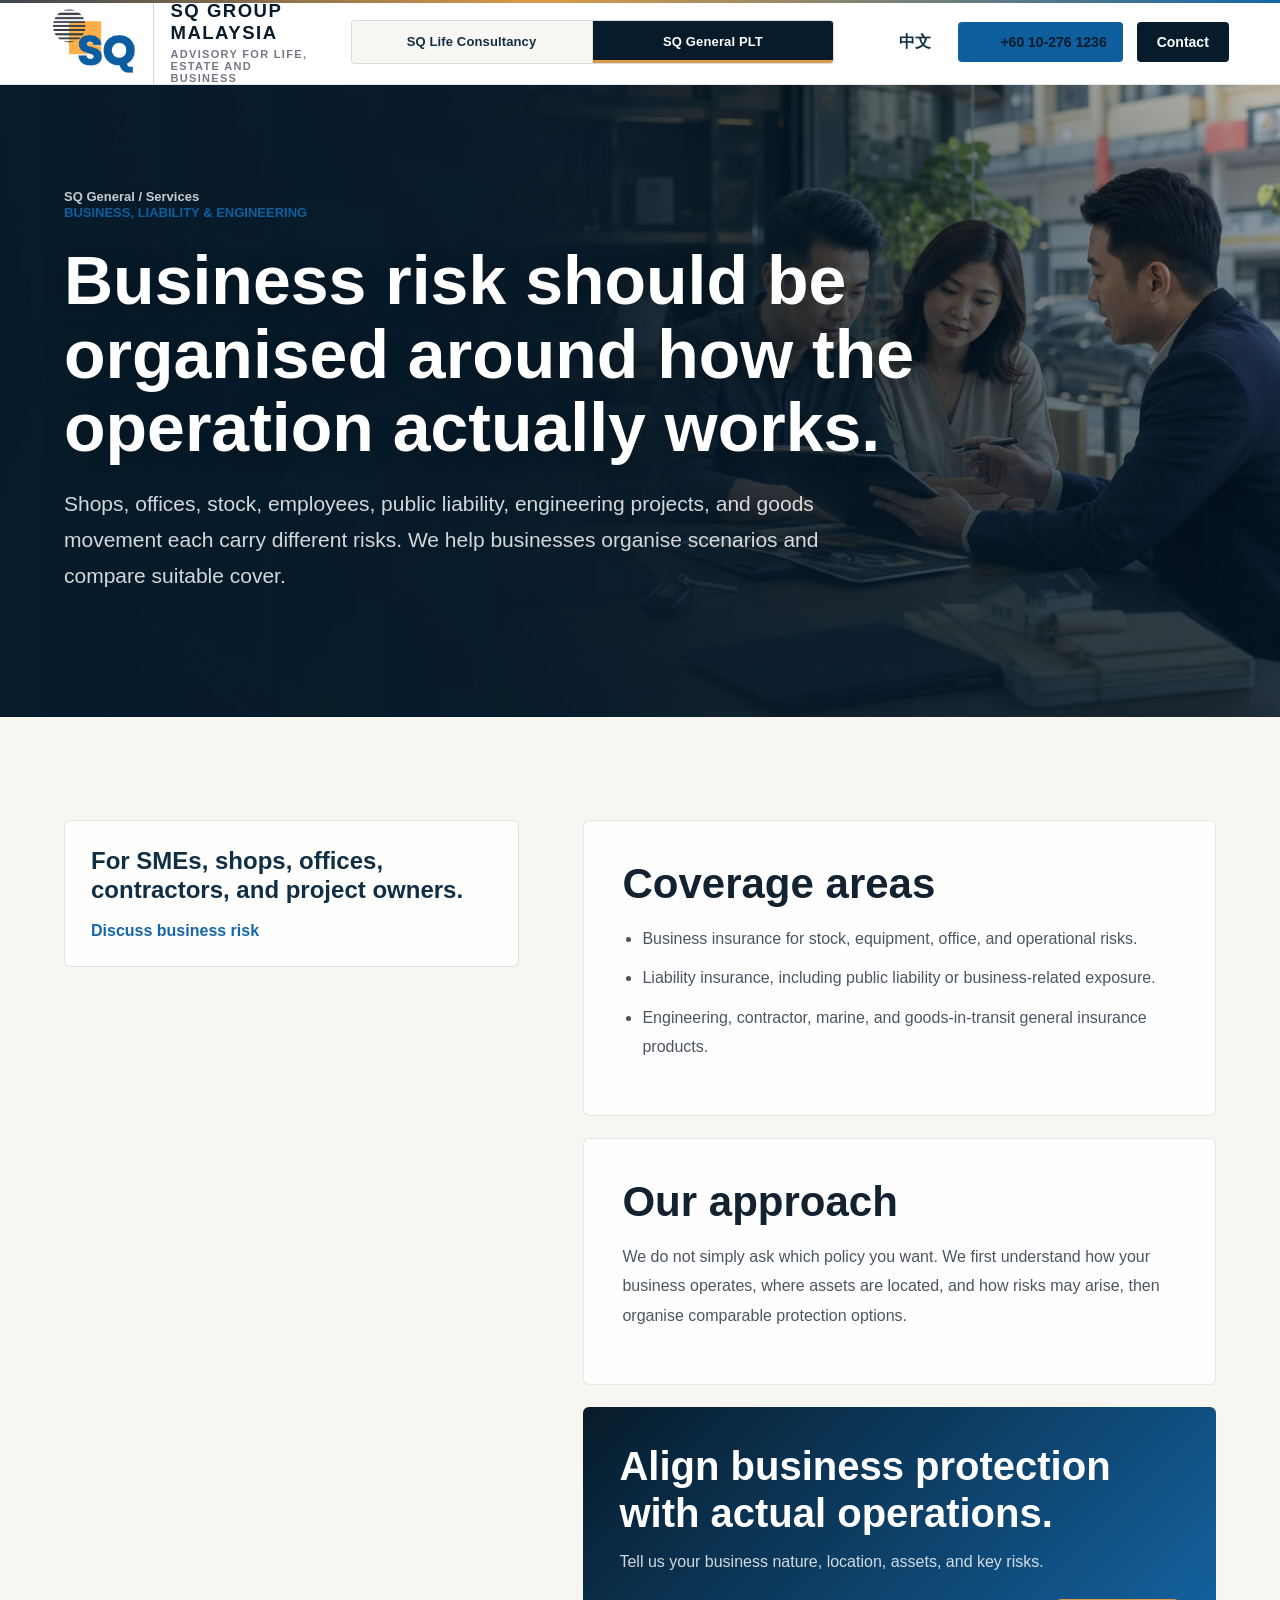
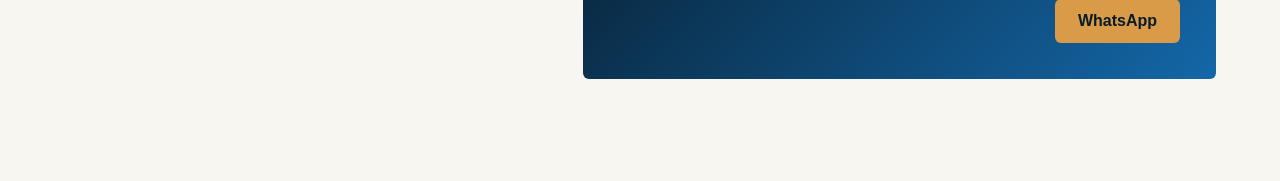
==== commit 933f371c: "Add files via upload" ====
--- a/gi-business-liability-engineering.html
+++ b/gi-business-liability-engineering.html
@@ -7,6 +7,10 @@
     <meta name="description" content="Business insurance, liability insurance, engineering insurance, contractor risk, marine, and goods-in-transit advisory for Malaysian businesses." />
     <meta name="robots" content="index,follow" />
     <meta name="theme-color" content="#0b2d44" />
+    <link rel="icon" href="/favicon.ico" sizes="any" />
+    <link rel="icon" type="image/png" sizes="32x32" href="/assets/favicon-32x32.png" />
+    <link rel="apple-touch-icon" href="/assets/apple-touch-icon.png" />
+    <link rel="manifest" href="/site.webmanifest" />
     <link rel="canonical" href="https://www.sqgroup.com.my/gi/business-liability-engineering" />
     <link rel="alternate" hreflang="en-MY" href="https://www.sqgroup.com.my/gi/business-liability-engineering" />
     <link rel="alternate" hreflang="zh-MY" href="https://www.sqgroup.com.my/zh/gi/business-liability-engineering" />
@@ -19,7 +23,7 @@
     <link rel="stylesheet" href="styles.css" />
   </head>
   <body class="professional-page service-detail-page general-page" data-page-kind="gi" data-seo-title-en="Business, Liability & Engineering Insurance | SQ General PLT" data-seo-title-zh="商业、责任与工程保险 | SQ General PLT" data-seo-description-en="Business insurance, liability insurance, engineering insurance, contractor risk, marine, and goods-in-transit advisory for Malaysian businesses." data-seo-description-zh="SQ General PLT 协助马来西亚企业安排商业、责任、工程、承包商、海运与货物运输相关一般保险。">
-    <header class="brand-switch"><a class="brand-tab" href="/legacy"><img src="assets/sq-logo-official.png" alt="SQ logo" /><span>SQ Life Consultancy</span></a><a class="brand-tab active" href="/gi"><img src="assets/sq-logo-official.png" alt="" /><span>SQ General PLT</span></a><button class="language-switch" type="button" data-lang-toggle>中文</button></header>
+    <header class="brand-switch page-header"><a class="gateway-lockup" href="/" aria-label="SQ Group Malaysia"><img src="assets/sq-logo-official.png" alt="SQ logo" /><span><strong>SQ Group Malaysia</strong><small data-zh="资产传承与风险保障顾问平台" data-en="Advisory for life, estate and business">Advisory for life, estate and business</small></span></a><nav class="page-branch-nav" aria-label="SQ service branches"><a class="brand-tab" href="/legacy"><span>SQ Life Consultancy</span></a><a class="brand-tab active" href="/gi"><span>SQ General PLT</span></a></nav><div class="gateway-actions" aria-label="SQ contact actions"><button class="language-switch" type="button" data-lang-toggle>中文</button><a class="header-whatsapp" href="https://wa.me/60102761236" target="_blank" rel="noreferrer">+60 10-276 1236</a><a class="header-contact" href="#contact" data-zh="联系" data-en="Contact">Contact</a></div></header>
     <main>
       <section class="detail-hero" style="--detail-image: url('assets/hero-gi-malaysia.jpg')"><div class="detail-hero-inner reveal"><a class="breadcrumb" href="/gi" data-zh="SQ General / 服务" data-en="SQ General / Services">SQ General / Services</a><p class="eyebrow" data-zh="商业、责任与工程" data-en="Business, Liability & Engineering">Business, Liability & Engineering</p><h1 data-zh="企业风险需要按营运方式来整理。" data-en="Business risk should be organised around how the operation actually works.">Business risk should be organised around how the operation actually works.</h1><p data-zh="店铺、办公室、库存、雇员、公共责任、工程项目和货物运输都有不同风险。我们协助企业整理场景并比较可行保障。" data-en="Shops, offices, stock, employees, public liability, engineering projects, and goods movement each carry different risks. We help businesses organise scenarios and compare suitable cover.">Shops, offices, stock, employees, public liability, engineering projects, and goods movement each carry different risks. We help businesses organise scenarios and compare suitable cover.</p></div></section>
       <section class="detail-body"><aside class="detail-aside reveal"><strong data-zh="适合 SME、店铺、办公室、承包商与项目业主。" data-en="For SMEs, shops, offices, contractors, and project owners.">For SMEs, shops, offices, contractors, and project owners.</strong><a href="#contact" data-zh="讨论企业风险" data-en="Discuss business risk">Discuss business risk</a></aside><div class="detail-content">
--- a/styles.css
+++ b/styles.css
@@ -1213,15 +1213,27 @@
 }
 
 input,
-select {
+select,
+textarea {
   width: 100%;
-  min-height: 48px;
   border: 1px solid var(--line);
   border-radius: 4px;
-  padding: 0 12px;
   color: var(--ink);
   background: var(--mist);
   font: inherit;
+}
+
+input,
+select {
+  min-height: 48px;
+  padding: 0 12px;
+}
+
+textarea {
+  min-height: 138px;
+  resize: vertical;
+  padding: 14px 12px;
+  line-height: 1.58;
 }
 
 .site-footer {
@@ -1757,6 +1769,97 @@
   color: var(--executive);
 }
 
+.professional-page .page-header {
+  grid-template-columns: minmax(260px, 0.85fr) auto auto;
+  gap: clamp(14px, 2.2vw, 28px);
+  align-items: center;
+  padding: 0 clamp(18px, 4vw, 58px);
+}
+
+.professional-page .page-header .gateway-lockup {
+  justify-self: start;
+}
+
+.page-branch-nav {
+  display: inline-grid;
+  grid-template-columns: repeat(2, minmax(0, 1fr));
+  min-width: min(460px, 36vw);
+  border: 1px solid rgba(7, 27, 42, 0.12);
+  border-radius: 4px;
+  background: rgba(248, 246, 241, 0.82);
+  overflow: hidden;
+}
+
+.professional-page .page-branch-nav .brand-tab {
+  min-height: 42px;
+  padding: 8px 14px;
+  border-right: 1px solid rgba(7, 27, 42, 0.1);
+  justify-content: center;
+  font-size: 13px;
+  white-space: nowrap;
+}
+
+.professional-page .page-branch-nav .brand-tab:last-child {
+  border-right: 0;
+}
+
+.professional-page .page-branch-nav .brand-tab.active {
+  color: var(--white);
+  background: var(--executive-deep);
+}
+
+.professional-page .page-branch-nav .brand-tab.active::after {
+  height: 3px;
+}
+
+.professional-page .page-header .gateway-actions {
+  justify-self: end;
+}
+
+.professional-page .page-header .header-contact {
+  background: var(--executive-deep);
+}
+
+.legacy-slogan-mark {
+  display: inline-grid;
+  grid-template-columns: minmax(160px, 260px) minmax(0, 260px);
+  gap: 16px;
+  align-items: center;
+  max-width: min(100%, 560px);
+  margin: clamp(20px, 3vw, 30px) 0 0;
+  padding: 12px 16px 12px 12px;
+  border: 1px solid rgba(217, 155, 72, 0.32);
+  border-radius: 4px;
+  color: rgba(255, 255, 255, 0.82);
+  background: rgba(7, 27, 42, 0.34);
+  backdrop-filter: blur(10px);
+}
+
+.legacy-slogan-mark img {
+  display: block;
+  width: 100%;
+  height: auto;
+  max-height: 66px;
+  object-fit: contain;
+  filter: invert(1) drop-shadow(0 8px 20px rgba(0, 0, 0, 0.22));
+}
+
+.legacy-slogan-mark span {
+  font-size: 13px;
+  font-weight: 800;
+  line-height: 1.5;
+}
+
+.legacy-slogan-mark.compact {
+  grid-template-columns: minmax(128px, 190px) minmax(0, 320px);
+  margin-top: 24px;
+  background: rgba(7, 27, 42, 0.42);
+}
+
+.legacy-slogan-mark.compact img {
+  max-height: 48px;
+}
+
 .advisor-hero {
   position: relative;
   display: grid;
@@ -2056,6 +2159,598 @@
   background: rgba(255, 255, 255, 0.72);
 }
 
+/* Advisory-grade motion and contact refinement */
+.professional-page,
+.professional-gateway {
+  --motion-ease: cubic-bezier(0.22, 1, 0.36, 1);
+  --motion-swift: cubic-bezier(0.2, 0.8, 0.2, 1);
+}
+
+.professional-page .advisor-hero::before,
+.professional-gateway .gateway-card::after,
+.detail-hero::before {
+  will-change: transform;
+}
+
+.professional-page .advisor-hero-copy,
+.professional-page .advisor-hero-card,
+.professional-gateway .gateway-hero,
+.professional-gateway .gateway-card,
+.professional-gateway .gateway-profile {
+  animation: sqRiseSoft 860ms var(--motion-ease) both;
+}
+
+.professional-page .advisor-hero-card,
+.professional-gateway .gateway-card:nth-child(2),
+.professional-gateway .gateway-profile {
+  animation-delay: 120ms;
+}
+
+.professional-page .advisor-hero-card {
+  transition: transform 520ms var(--motion-ease), border-color 520ms ease, background 520ms ease, box-shadow 520ms ease;
+}
+
+.professional-page .advisor-hero-card:hover {
+  border-color: rgba(217, 155, 72, 0.46);
+  background:
+    linear-gradient(180deg, rgba(255, 255, 255, 0.2), rgba(255, 255, 255, 0.09)),
+    rgba(7, 27, 42, 0.58);
+  box-shadow: 0 34px 90px rgba(0, 0, 0, 0.26);
+  transform: translateY(-5px);
+}
+
+.professional-page .button,
+.professional-gateway .button,
+.contact-methods a,
+.floating-whatsapp {
+  transition: transform 260ms var(--motion-swift), box-shadow 260ms ease, border-color 260ms ease, background 260ms ease, color 260ms ease;
+}
+
+.professional-page .button:hover,
+.professional-gateway .button:hover,
+.contact-methods a:hover {
+  transform: translateY(-3px);
+}
+
+.floating-whatsapp {
+  isolation: isolate;
+  animation: sqContactPulse 3.8s ease-in-out infinite;
+}
+
+.floating-whatsapp::before {
+  position: absolute;
+  inset: -4px;
+  z-index: -1;
+  border-radius: inherit;
+  content: "";
+  background: rgba(31, 141, 77, 0.28);
+  transform: scale(0.9);
+  opacity: 0;
+  animation: sqContactRing 3.8s ease-in-out infinite;
+}
+
+.scenario-card,
+.cover-card,
+.directory-card,
+.context-point,
+.method-item,
+.detail-panel {
+  transition: transform 360ms var(--motion-ease), border-color 360ms ease, box-shadow 360ms ease, background 360ms ease;
+}
+
+.scenario-card:hover,
+.cover-card:hover,
+.directory-card:hover,
+.context-point:hover,
+.detail-panel:hover {
+  transform: translateY(-5px);
+}
+
+.method-item:hover {
+  background: rgba(255, 255, 255, 0.12);
+  transform: translateX(4px);
+}
+
+.professional-contact {
+  position: relative;
+  overflow: hidden;
+  grid-template-columns: minmax(300px, 0.86fr) minmax(360px, 0.72fr);
+  align-items: stretch;
+  border-top: 1px solid rgba(7, 27, 42, 0.08);
+  border-bottom: 1px solid rgba(7, 27, 42, 0.08);
+  background:
+    linear-gradient(115deg, rgba(248, 246, 241, 0.98), rgba(248, 246, 241, 0.92) 47%, rgba(223, 232, 226, 0.86)),
+    linear-gradient(90deg, rgba(7, 27, 42, 0.04) 1px, transparent 1px),
+    url("assets/hero-group-malaysia.jpg") center / cover;
+  background-size: auto, 88px 88px, cover;
+}
+
+.professional-contact::before {
+  position: absolute;
+  top: 0;
+  right: clamp(18px, 5vw, 72px);
+  left: clamp(18px, 5vw, 72px);
+  height: 1px;
+  content: "";
+  background: linear-gradient(90deg, transparent, rgba(217, 155, 72, 0.82), rgba(20, 103, 168, 0.58), transparent);
+}
+
+.professional-contact .contact-copy {
+  position: relative;
+  display: flex;
+  flex-direction: column;
+  min-height: 100%;
+  padding: clamp(4px, 1vw, 10px) 0;
+}
+
+.contact-lede {
+  max-width: 660px;
+  margin: 18px 0 0;
+  color: rgba(75, 85, 96, 0.94);
+  font-size: clamp(16px, 1.45vw, 18px);
+  line-height: 1.78;
+}
+
+.contact-assurance {
+  display: grid;
+  grid-template-columns: repeat(2, minmax(0, 1fr));
+  gap: 12px;
+  margin-top: clamp(22px, 3vw, 34px);
+}
+
+.contact-assurance article {
+  position: relative;
+  overflow: hidden;
+  min-height: 168px;
+  padding: 22px 22px 20px;
+  border: 1px solid rgba(7, 27, 42, 0.1);
+  border-radius: 6px;
+  background: rgba(255, 255, 255, 0.72);
+  box-shadow: 0 1px 0 rgba(7, 27, 42, 0.03);
+  transition: transform 340ms var(--motion-ease), box-shadow 340ms ease, border-color 340ms ease, background 340ms ease;
+}
+
+.contact-assurance article::before {
+  position: absolute;
+  top: 0;
+  bottom: 0;
+  left: 0;
+  width: 4px;
+  content: "";
+  background: linear-gradient(180deg, var(--copper), #1467a8);
+}
+
+.contact-assurance article:hover {
+  border-color: rgba(217, 155, 72, 0.38);
+  background: rgba(255, 255, 255, 0.92);
+  box-shadow: 0 20px 42px rgba(7, 27, 42, 0.09);
+  transform: translateY(-4px);
+}
+
+.contact-assurance span {
+  color: var(--copper);
+  font-size: 12px;
+  font-weight: 900;
+}
+
+.contact-assurance strong {
+  display: block;
+  margin-top: 18px;
+  color: var(--executive);
+  font-size: 20px;
+  line-height: 1.2;
+}
+
+.contact-assurance p {
+  margin: 10px 0 0;
+  color: var(--charcoal);
+  line-height: 1.62;
+}
+
+.professional-contact .contact-methods {
+  margin-top: auto;
+  padding-top: clamp(22px, 3vw, 34px);
+}
+
+.professional-contact .contact-methods a {
+  border-color: rgba(7, 27, 42, 0.12);
+  background: rgba(255, 255, 255, 0.82);
+  box-shadow: 0 10px 26px rgba(7, 27, 42, 0.06);
+}
+
+.professional-contact .contact-methods a:hover {
+  color: var(--white);
+  border-color: rgba(20, 103, 168, 0.42);
+  background: #1467a8;
+  box-shadow: 0 18px 36px rgba(20, 103, 168, 0.18);
+}
+
+.professional-contact address {
+  color: rgba(75, 85, 96, 0.88);
+  line-height: 1.68;
+}
+
+.professional-contact .contact-form {
+  position: relative;
+  gap: 18px;
+  align-self: stretch;
+  padding: clamp(24px, 3.2vw, 36px);
+  border: 1px solid rgba(7, 27, 42, 0.1);
+  border-radius: 8px;
+  background:
+    linear-gradient(180deg, rgba(255, 255, 255, 0.98), rgba(255, 255, 255, 0.9)),
+    var(--white);
+  box-shadow: 0 28px 80px rgba(7, 27, 42, 0.14);
+  backdrop-filter: blur(16px);
+}
+
+.professional-contact .contact-form::before {
+  position: absolute;
+  inset: 0 0 auto;
+  height: 5px;
+  border-radius: 8px 8px 0 0;
+  content: "";
+  background: linear-gradient(90deg, var(--copper), #1467a8);
+}
+
+.form-header {
+  padding-bottom: 4px;
+}
+
+.form-header span {
+  color: var(--copper);
+  font-size: 12px;
+  font-weight: 900;
+  text-transform: uppercase;
+}
+
+.form-header h3 {
+  margin: 12px 0 8px;
+  color: var(--executive-deep);
+  font-size: clamp(25px, 2.3vw, 34px);
+  line-height: 1.12;
+}
+
+.form-header p,
+.form-note {
+  margin: 0;
+  color: rgba(75, 85, 96, 0.86);
+  line-height: 1.62;
+}
+
+.form-grid {
+  display: grid;
+  grid-template-columns: repeat(2, minmax(0, 1fr));
+  gap: 14px;
+}
+
+.professional-contact label {
+  gap: 9px;
+  color: var(--executive);
+  font-size: 14px;
+}
+
+.professional-contact input,
+.professional-contact select,
+.professional-contact textarea {
+  border-color: rgba(7, 27, 42, 0.13);
+  border-radius: 6px;
+  background: rgba(238, 243, 246, 0.72);
+  transition: border-color 220ms ease, background 220ms ease, box-shadow 220ms ease, transform 220ms ease;
+}
+
+.professional-contact input:hover,
+.professional-contact select:hover,
+.professional-contact textarea:hover {
+  background: rgba(238, 243, 246, 0.92);
+  border-color: rgba(20, 103, 168, 0.28);
+}
+
+.professional-contact input:focus,
+.professional-contact select:focus,
+.professional-contact textarea:focus {
+  background: var(--white);
+  border-color: rgba(20, 103, 168, 0.62);
+  box-shadow: 0 0 0 4px rgba(20, 103, 168, 0.1);
+  outline: none;
+  transform: translateY(-1px);
+}
+
+.professional-contact .button.primary {
+  min-height: 52px;
+  justify-self: stretch;
+  margin-top: 2px;
+  background: linear-gradient(135deg, #0b2d44, #1467a8);
+  box-shadow: 0 20px 42px rgba(20, 103, 168, 0.22);
+}
+
+.professional-contact .button.primary:hover {
+  background: linear-gradient(135deg, #082236, #0f5f9f);
+  box-shadow: 0 26px 54px rgba(20, 103, 168, 0.28);
+}
+
+/* Lighter contact panel revision */
+.professional-contact {
+  max-width: none;
+  margin: 0;
+  padding-right: clamp(18px, 5vw, 72px);
+  padding-left: clamp(18px, 5vw, 72px);
+}
+
+.professional-contact > * {
+  position: relative;
+  z-index: 1;
+}
+
+.professional-contact::after {
+  position: absolute;
+  top: 0;
+  right: 0;
+  bottom: 0;
+  width: min(46vw, 880px);
+  content: "";
+  background:
+    radial-gradient(circle at 72% 36%, rgba(20, 103, 168, 0.1), transparent 34%),
+    linear-gradient(90deg, rgba(248, 246, 241, 0) 0%, rgba(248, 246, 241, 0.34) 24%, rgba(248, 246, 241, 0.72) 68%, rgba(248, 246, 241, 0.94) 100%);
+  opacity: 1;
+  pointer-events: none;
+}
+
+.professional-contact::before {
+  height: 0;
+  background: none;
+}
+
+/* Lighter contact panel revision */
+.professional-contact {
+  grid-template-columns: minmax(300px, 0.82fr) minmax(340px, 0.7fr);
+  gap: clamp(22px, 4vw, 56px);
+  align-items: center;
+  padding-top: clamp(42px, 6vw, 72px);
+  padding-bottom: clamp(44px, 6vw, 76px);
+  background:
+    radial-gradient(circle at 74% 46%, rgba(20, 103, 168, 0.09), transparent 30%),
+    linear-gradient(105deg, rgba(248, 246, 241, 0.99) 0%, rgba(248, 246, 241, 0.96) 42%, rgba(248, 246, 241, 0.72) 72%, rgba(248, 246, 241, 0.92) 100%),
+    url("assets/hero-group-malaysia.jpg") center right / cover;
+}
+
+.professional-contact .contact-copy {
+  min-height: auto;
+}
+
+.professional-contact h2 {
+  max-width: 620px;
+  font-size: clamp(30px, 3.4vw, 44px);
+}
+
+.contact-lede {
+  max-width: 580px;
+  margin-top: 14px;
+  font-size: clamp(15px, 1.24vw, 17px);
+  line-height: 1.68;
+}
+
+.professional-contact .contact-methods {
+  margin: 26px 0 14px;
+  padding-top: 0;
+  gap: 8px;
+}
+
+.professional-contact .contact-methods a {
+  min-height: 34px;
+  gap: 7px;
+  padding: 7px 10px 7px 8px;
+  border-color: rgba(7, 27, 42, 0.1);
+  border-radius: 999px;
+  color: rgba(7, 27, 42, 0.78);
+  background: rgba(255, 255, 255, 0.5);
+  box-shadow: none;
+  font-size: 13px;
+  font-weight: 800;
+  line-height: 1;
+}
+
+.professional-contact .contact-methods a::before {
+  display: inline-grid;
+  place-items: center;
+  width: 22px;
+  height: 22px;
+  border-radius: 999px;
+  color: var(--white);
+  background: rgba(20, 103, 168, 0.92);
+  font-size: 11px;
+  line-height: 1;
+  flex: 0 0 auto;
+}
+
+.professional-contact .contact-methods a[href^="tel:"]::before {
+  content: "";
+  background-color: rgba(20, 103, 168, 0.92);
+  background-image: url("data:image/svg+xml,%3Csvg width='16' height='16' viewBox='0 0 24 24' fill='none' xmlns='http://www.w3.org/2000/svg'%3E%3Cpath d='M6.62 10.79c1.44 2.83 3.76 5.14 6.59 6.59l2.2-2.2c.27-.27.67-.36 1.02-.24 1.12.37 2.33.57 3.57.57.55 0 1 .45 1 1V20c0 .55-.45 1-1 1C10.61 21 3 13.39 3 4c0-.55.45-1 1-1h3.5c.55 0 1 .45 1 1 0 1.24.2 2.45.57 3.57.11.35.03.74-.25 1.02l-2.2 2.2Z' fill='white'/%3E%3C/svg%3E");
+  background-position: center;
+  background-repeat: no-repeat;
+  background-size: 14px 14px;
+}
+
+.professional-contact .contact-methods a[href*="wa.me"]::before {
+  content: "";
+  background-color: transparent;
+  background-image: url("https://favicon.im/whatsapp.com");
+  background-position: center;
+  background-repeat: no-repeat;
+  background-size: 22px 22px;
+}
+
+.professional-contact .contact-methods a[href^="mailto:"]::before {
+  content: "@";
+  background: var(--copper);
+}
+
+.professional-contact .contact-methods a:hover {
+  color: var(--executive-deep);
+  border-color: rgba(20, 103, 168, 0.2);
+  background: rgba(255, 255, 255, 0.9);
+  box-shadow: 0 10px 24px rgba(7, 27, 42, 0.08);
+  transform: translateY(-2px);
+}
+
+.professional-contact address {
+  max-width: 540px;
+  font-size: 14px;
+}
+
+.professional-contact .contact-form {
+  gap: 14px;
+  align-self: center;
+  padding: clamp(22px, 2.4vw, 30px);
+  box-shadow: 0 18px 48px rgba(7, 27, 42, 0.1);
+}
+
+.form-header h3 {
+  margin: 10px 0 0;
+  font-size: clamp(23px, 2vw, 30px);
+}
+
+.form-header p {
+  display: none;
+}
+
+.professional-contact label {
+  gap: 7px;
+}
+
+.professional-contact input,
+.professional-contact select {
+  min-height: 46px;
+}
+
+.professional-contact textarea {
+  min-height: 108px;
+}
+
+.form-note {
+  font-size: 13px;
+  line-height: 1.52;
+}
+
+.professional-contact .button.primary {
+  min-height: 48px;
+  box-shadow: 0 14px 32px rgba(20, 103, 168, 0.18);
+}
+
+.reveal {
+  transform: translateY(28px);
+  transition:
+    opacity 760ms var(--motion-ease, cubic-bezier(0.22, 1, 0.36, 1)),
+    transform 760ms var(--motion-ease, cubic-bezier(0.22, 1, 0.36, 1));
+  transition-delay: calc(var(--reveal-index, 0) * 70ms);
+}
+
+.reveal.is-visible {
+  transform: translateY(0);
+}
+
+@keyframes sqRiseSoft {
+  from {
+    opacity: 0;
+    transform: translateY(22px) scale(0.985);
+  }
+
+  to {
+    opacity: 1;
+    transform: translateY(0) scale(1);
+  }
+}
+
+@keyframes sqContactPulse {
+  0%,
+  100% {
+    transform: translateY(0);
+    box-shadow: 0 18px 36px rgba(0, 0, 0, 0.2);
+  }
+
+  50% {
+    transform: translateY(-3px);
+    box-shadow: 0 24px 42px rgba(31, 141, 77, 0.28);
+  }
+}
+
+@keyframes sqContactRing {
+  0%,
+  62%,
+  100% {
+    opacity: 0;
+    transform: scale(0.9);
+  }
+
+  18% {
+    opacity: 1;
+    transform: scale(1.06);
+  }
+}
+
+@media (max-width: 980px) {
+  .professional-contact {
+    grid-template-columns: 1fr;
+  }
+
+  .professional-contact .contact-methods {
+    margin-top: 24px;
+    padding-top: 0;
+  }
+}
+
+@media (max-width: 640px) {
+  .professional-contact {
+    gap: 22px;
+  }
+
+  .contact-assurance,
+  .form-grid {
+    grid-template-columns: 1fr;
+  }
+
+  .contact-assurance article {
+    min-height: auto;
+  }
+
+  .professional-contact .contact-form {
+    padding: 24px 18px;
+  }
+
+  .form-header h3 {
+    font-size: 25px;
+  }
+}
+
+@media (prefers-reduced-motion: reduce) {
+  .professional-page .advisor-hero-copy,
+  .professional-page .advisor-hero-card,
+  .professional-gateway .gateway-hero,
+  .professional-gateway .gateway-card,
+  .professional-gateway .gateway-profile,
+  .floating-whatsapp,
+  .floating-whatsapp::before {
+    animation: none !important;
+  }
+
+  .reveal,
+  .professional-page .button,
+  .professional-gateway .button,
+  .contact-methods a,
+  .scenario-card,
+  .cover-card,
+  .directory-card,
+  .context-point,
+  .method-item,
+  .detail-panel,
+  .professional-contact input,
+  .professional-contact select,
+  .professional-contact textarea {
+    transition: none !important;
+  }
+}
+
 .professional-gateway {
   background:
     linear-gradient(90deg, rgba(248, 246, 241, 0.98), rgba(248, 246, 241, 0.76)),
@@ -2485,6 +3180,148 @@
   line-height: 1.45;
 }
 
+.professional-gateway .gateway {
+  display: grid;
+  grid-template-rows: auto minmax(270px, 1fr) auto;
+  gap: clamp(14px, 2vw, 22px);
+  width: min(100%, 1280px);
+  max-width: none;
+  min-height: calc(100vh - 84px);
+  padding: clamp(18px, 3vw, 34px) clamp(16px, 5vw, 70px) clamp(18px, 3vw, 32px);
+}
+
+.professional-gateway .gateway-hero {
+  display: grid;
+  grid-template-columns: auto minmax(0, 1fr);
+  gap: 4px 20px;
+  align-items: center;
+  max-width: 1120px;
+  margin: 0 auto;
+  padding: 0;
+}
+
+.professional-gateway .gateway-logo {
+  grid-row: span 3;
+  width: clamp(66px, 6.4vw, 86px);
+  height: clamp(52px, 5vw, 68px);
+  margin: 0;
+  object-fit: contain;
+  filter: none;
+}
+
+.professional-gateway .gateway-hero .eyebrow {
+  margin: 0;
+}
+
+.professional-gateway .gateway-hero h1 {
+  max-width: 900px;
+  margin: 0;
+  color: var(--executive-deep);
+  font-size: clamp(32px, 4vw, 54px);
+  line-height: 1;
+  text-wrap: balance;
+}
+
+.professional-gateway .gateway-hero p:not(.eyebrow) {
+  max-width: 840px;
+  margin: 6px 0 0;
+  color: rgba(19, 34, 49, 0.72);
+  font-size: clamp(15px, 1.25vw, 18px);
+  line-height: 1.45;
+}
+
+.professional-gateway .gateway-grid {
+  align-self: stretch;
+  width: min(100%, 1180px);
+  margin: 0 auto;
+}
+
+.professional-gateway .gateway-card {
+  min-height: clamp(270px, 36vh, 420px);
+  padding: clamp(22px, 3vw, 38px);
+  border-radius: 6px;
+  box-shadow: 0 24px 70px rgba(7, 27, 42, 0.16);
+}
+
+.professional-gateway .gateway-card::before {
+  background:
+    linear-gradient(180deg, rgba(7, 27, 42, 0.06), rgba(7, 27, 42, 0.9)),
+    linear-gradient(90deg, rgba(7, 27, 42, 0.7), rgba(7, 27, 42, 0.12));
+}
+
+.professional-gateway .gateway-card span {
+  padding: 7px 10px;
+  font-size: 11px;
+}
+
+.professional-gateway .gateway-card h2 {
+  margin: 16px 0 8px;
+  font-size: clamp(26px, 3vw, 42px);
+  line-height: 1.04;
+}
+
+.professional-gateway .gateway-card p {
+  max-width: 490px;
+  margin: 0;
+  font-size: clamp(14px, 1.2vw, 16px);
+  line-height: 1.55;
+}
+
+.professional-gateway .gateway-card strong {
+  margin-top: 16px;
+  font-size: 14px;
+}
+
+.professional-gateway .gateway-profile {
+  grid-template-columns: minmax(260px, 0.78fr) minmax(0, 1fr);
+  gap: clamp(16px, 2.2vw, 28px);
+  align-self: end;
+  width: min(100%, 1180px);
+  margin: 0 auto;
+  padding: clamp(16px, 2.1vw, 24px);
+  background: rgba(255, 255, 255, 0.9);
+  box-shadow: 0 18px 56px rgba(7, 27, 42, 0.1);
+  backdrop-filter: blur(12px);
+}
+
+.professional-gateway .profile-copy .eyebrow {
+  margin-bottom: 8px;
+}
+
+.professional-gateway .profile-copy h2 {
+  max-width: 520px;
+  font-size: clamp(22px, 2vw, 30px);
+  line-height: 1.14;
+}
+
+.professional-gateway .profile-copy p:not(.eyebrow) {
+  max-width: 600px;
+  margin: 10px 0 0;
+  color: rgba(75, 85, 96, 0.9);
+  font-size: 14px;
+  line-height: 1.55;
+}
+
+.professional-gateway .profile-stats {
+  min-width: 0;
+}
+
+.professional-gateway .profile-stats div {
+  min-height: auto;
+  padding: clamp(14px, 1.8vw, 20px);
+}
+
+.professional-gateway .profile-stats strong {
+  font-size: clamp(23px, 2.6vw, 34px);
+  line-height: 1.02;
+}
+
+.professional-gateway .profile-stats span {
+  margin-top: 10px;
+  font-size: clamp(12px, 1.05vw, 14px);
+  line-height: 1.35;
+}
+
 .service-directory-section {
   background: #fbfaf7;
 }
@@ -2717,3 +3554,654 @@
     width: 100%;
   }
 }
+
+@media (max-width: 1080px) {
+  .professional-gateway .gateway {
+    min-height: auto;
+  }
+
+  .professional-gateway .profile-stats {
+    grid-template-columns: repeat(3, minmax(0, 1fr));
+  }
+}
+
+@media (max-width: 980px) {
+  .professional-gateway .gateway {
+    grid-template-rows: auto auto auto;
+    padding-top: 28px;
+  }
+
+  .professional-gateway .gateway-hero {
+    grid-template-columns: 1fr;
+    max-width: 720px;
+    text-align: left;
+  }
+
+  .professional-gateway .gateway-logo {
+    grid-row: auto;
+  }
+
+  .professional-gateway .gateway-grid,
+  .professional-gateway .gateway-profile {
+    width: 100%;
+  }
+
+  .professional-gateway .gateway-card {
+    min-height: 300px;
+  }
+
+  .professional-gateway .gateway-profile {
+    grid-template-columns: 1fr;
+  }
+}
+
+@media (max-width: 640px) {
+  .professional-gateway .gateway {
+    gap: 16px;
+    padding: 22px 14px 92px;
+  }
+
+  .professional-gateway .gateway-hero h1 {
+    font-size: clamp(31px, 10vw, 42px);
+    line-height: 1.04;
+  }
+
+  .professional-gateway .gateway-card {
+    min-height: 270px;
+    padding: 22px;
+  }
+
+  .professional-gateway .gateway-card h2 {
+    font-size: 28px;
+  }
+
+  .professional-gateway .profile-stats {
+    grid-template-columns: 1fr;
+  }
+}
+
+/* Executive split-gateway homepage */
+.executive-home {
+  background:
+    linear-gradient(180deg, rgba(251, 250, 247, 0.98), rgba(247, 245, 239, 0.96)),
+    url("assets/hero-group-malaysia.jpg") center top / cover fixed;
+}
+
+.executive-home .gateway-header {
+  grid-template-columns: minmax(0, 1fr) auto;
+  min-height: 74px;
+  padding: 0 clamp(18px, 4vw, 58px);
+  background: rgba(255, 255, 255, 0.96);
+  box-shadow: 0 1px 0 rgba(7, 27, 42, 0.08);
+}
+
+.executive-home .gateway-header::before {
+  height: 3px;
+}
+
+.gateway-lockup {
+  display: flex;
+  align-items: center;
+  gap: 16px;
+  min-width: 0;
+  color: var(--executive-deep);
+}
+
+.gateway-lockup img {
+  width: clamp(70px, 7vw, 96px);
+  height: clamp(52px, 5.4vw, 72px);
+  object-fit: contain;
+}
+
+.gateway-lockup span {
+  display: grid;
+  gap: 4px;
+  min-width: 0;
+  padding-left: 16px;
+  border-left: 1px solid rgba(7, 27, 42, 0.18);
+}
+
+.gateway-lockup strong {
+  color: var(--executive-deep);
+  font-size: clamp(15px, 1.45vw, 20px);
+  letter-spacing: 0.08em;
+  text-transform: uppercase;
+}
+
+.gateway-lockup small {
+  color: rgba(75, 85, 96, 0.78);
+  font-size: 11px;
+  font-weight: 800;
+  letter-spacing: 0.12em;
+  text-transform: uppercase;
+}
+
+.gateway-actions {
+  display: flex;
+  align-items: center;
+  gap: 14px;
+  color: var(--executive-deep);
+  font-weight: 900;
+}
+
+.gateway-actions .language-switch {
+  min-height: 34px;
+  margin: 0;
+  padding: 0 12px;
+  border-color: transparent;
+  background: transparent;
+}
+
+.header-whatsapp,
+.header-contact {
+  display: inline-flex;
+  align-items: center;
+  justify-content: center;
+  min-height: 40px;
+  border-radius: 4px;
+  font-size: 14px;
+  line-height: 1;
+}
+
+.header-whatsapp {
+  gap: 8px;
+  color: var(--executive-deep);
+}
+
+.header-whatsapp::before {
+  width: 18px;
+  height: 18px;
+  content: "";
+  background: url("https://favicon.im/whatsapp.com") center / contain no-repeat;
+}
+
+.header-contact {
+  padding: 0 20px;
+  color: var(--white);
+  background: var(--executive-deep);
+}
+
+.executive-home .gateway {
+  display: block;
+  width: 100%;
+  min-height: calc(100vh - 74px);
+  padding: clamp(20px, 3.2vw, 38px) clamp(16px, 4vw, 54px) clamp(42px, 6vw, 84px);
+}
+
+.executive-home .executive-hero {
+  display: block;
+  max-width: 980px;
+  margin: 0 auto clamp(18px, 2.6vw, 30px);
+  padding: 0;
+  text-align: center;
+}
+
+.executive-home .gateway-calligraphy {
+  position: relative;
+  display: flex;
+  align-items: center;
+  justify-content: center;
+  margin: 0;
+  line-height: 1;
+}
+
+.executive-home .gateway-calligraphy::before,
+.executive-home .gateway-calligraphy::after {
+  position: absolute;
+  top: 54%;
+  width: clamp(42px, 7vw, 96px);
+  height: 1px;
+  content: "";
+  background: linear-gradient(90deg, transparent, rgba(217, 155, 72, 0.9));
+}
+
+.executive-home .gateway-calligraphy::before {
+  right: calc(50% + clamp(260px, 30vw, 455px));
+}
+
+.executive-home .gateway-calligraphy::after {
+  left: calc(50% + clamp(260px, 30vw, 455px));
+  transform: rotate(180deg);
+}
+
+.executive-home .gateway-calligraphy img {
+  display: block;
+  width: min(76vw, 720px);
+  height: auto;
+  max-height: clamp(110px, 16vw, 188px);
+  object-fit: contain;
+  filter: drop-shadow(0 12px 22px rgba(7, 27, 42, 0.08));
+}
+
+.executive-home .gateway-calligraphy span {
+  position: absolute;
+  width: 1px;
+  height: 1px;
+  overflow: hidden;
+  clip: rect(0 0 0 0);
+  white-space: nowrap;
+}
+
+.executive-home .gateway-translation {
+  margin: 14px auto 0;
+  color: var(--copper);
+  font-family: Georgia, "Times New Roman", serif;
+  font-size: clamp(12px, 1.1vw, 15px);
+  font-weight: 700;
+  letter-spacing: 0.18em;
+  line-height: 1.3;
+  text-transform: uppercase;
+}
+
+.executive-home .gateway-hero p:not(.gateway-translation) {
+  max-width: 720px;
+  margin: 14px auto 0;
+  color: rgba(19, 34, 49, 0.74);
+  font-size: clamp(15px, 1.35vw, 18px);
+  line-height: 1.55;
+}
+
+.executive-home .gateway-grid {
+  display: grid;
+  grid-template-columns: repeat(2, minmax(0, 1fr));
+  gap: 1px;
+  width: min(100%, 1390px);
+  margin: 0 auto;
+  border: 1px solid rgba(7, 27, 42, 0.12);
+  background: rgba(7, 27, 42, 0.12);
+  box-shadow: 0 20px 70px rgba(7, 27, 42, 0.14);
+}
+
+.executive-home .gateway-card {
+  min-height: clamp(410px, 50vh, 560px);
+  padding: clamp(28px, 4vw, 58px);
+  border-radius: 0;
+  box-shadow: none;
+}
+
+.executive-home .gateway-card::before {
+  background:
+    linear-gradient(90deg, rgba(7, 27, 42, 0.9), rgba(7, 27, 42, 0.6) 42%, rgba(7, 27, 42, 0.12)),
+    linear-gradient(180deg, rgba(7, 27, 42, 0.08), rgba(7, 27, 42, 0.9));
+}
+
+.executive-home .general-card::before {
+  background:
+    linear-gradient(90deg, rgba(15, 61, 54, 0.92), rgba(15, 61, 54, 0.6) 44%, rgba(15, 61, 54, 0.1)),
+    linear-gradient(180deg, rgba(15, 61, 54, 0.08), rgba(15, 61, 54, 0.88));
+}
+
+.executive-home .gateway-card span {
+  width: max-content;
+  padding: 9px 12px;
+  border: 1px solid rgba(217, 155, 72, 0.72);
+  color: var(--gold);
+  background: rgba(7, 27, 42, 0.22);
+  font-size: 12px;
+  letter-spacing: 0.12em;
+  text-transform: uppercase;
+}
+
+.executive-home .gateway-card h2 {
+  max-width: 500px;
+  margin: clamp(22px, 3vw, 34px) 0 12px;
+  font-family: Georgia, "Times New Roman", serif;
+  font-size: clamp(30px, 3.6vw, 50px);
+  line-height: 1.05;
+}
+
+.executive-home .gateway-card p {
+  max-width: 460px;
+  color: rgba(255, 255, 255, 0.88);
+  font-size: clamp(15px, 1.25vw, 17px);
+  line-height: 1.62;
+}
+
+.executive-home .gateway-card ul {
+  position: relative;
+  z-index: 2;
+  display: grid;
+  gap: 8px;
+  max-width: 390px;
+  margin: 22px 0 0;
+  padding: 0;
+  color: rgba(255, 255, 255, 0.88);
+  font-size: 14px;
+  font-weight: 800;
+  list-style: none;
+}
+
+.executive-home .gateway-card li {
+  position: relative;
+  padding-left: 18px;
+}
+
+.executive-home .gateway-card li::before {
+  position: absolute;
+  top: 0.65em;
+  left: 0;
+  width: 5px;
+  height: 5px;
+  border-radius: 50%;
+  content: "";
+  background: var(--gold);
+}
+
+.executive-home .gateway-card strong {
+  display: inline-flex;
+  align-items: center;
+  justify-content: center;
+  width: max-content;
+  min-height: 46px;
+  margin-top: clamp(22px, 3vw, 34px);
+  padding: 0 26px;
+  border-radius: 4px;
+  color: var(--executive-deep);
+  background: linear-gradient(135deg, #e5b15d, #d99b48);
+}
+
+.executive-home .gateway-card strong::after {
+  margin-left: 12px;
+  content: "->";
+}
+
+.gateway-metrics {
+  display: grid;
+  grid-template-columns: repeat(4, minmax(0, 1fr));
+  width: min(100%, 1390px);
+  margin: 0 auto;
+  border: 1px solid rgba(7, 27, 42, 0.1);
+  border-top: 0;
+  background: rgba(255, 255, 255, 0.92);
+}
+
+.gateway-metrics div {
+  min-height: 118px;
+  padding: clamp(18px, 2.4vw, 30px);
+  border-right: 1px solid rgba(7, 27, 42, 0.12);
+}
+
+.gateway-metrics div:last-child {
+  border-right: 0;
+}
+
+.gateway-metrics strong {
+  display: block;
+  color: var(--executive-deep);
+  font-size: clamp(22px, 2.6vw, 34px);
+  line-height: 1.05;
+}
+
+.gateway-metrics span {
+  display: block;
+  max-width: 260px;
+  margin-top: 8px;
+  color: rgba(75, 85, 96, 0.86);
+  font-size: 14px;
+  font-weight: 800;
+  line-height: 1.45;
+}
+
+.executive-home .gateway-profile {
+  grid-template-columns: minmax(260px, 0.42fr) minmax(300px, 0.56fr) minmax(260px, 0.42fr);
+  gap: clamp(24px, 4vw, 56px);
+  width: min(100%, 1390px);
+  margin: clamp(34px, 5vw, 68px) auto 0;
+  padding: 0;
+  border: 0;
+  background: transparent;
+  box-shadow: none;
+  backdrop-filter: none;
+}
+
+.profile-image {
+  position: relative;
+  overflow: hidden;
+  min-height: 260px;
+  margin: 0;
+  border-radius: 0;
+}
+
+.profile-image img {
+  width: 100%;
+  height: 100%;
+  min-height: 260px;
+  object-fit: cover;
+  filter: saturate(0.88);
+}
+
+.executive-home .profile-copy {
+  align-self: center;
+}
+
+.executive-home .profile-copy h2 {
+  font-family: Georgia, "Times New Roman", "Noto Serif SC", serif;
+  font-size: clamp(31px, 3.2vw, 46px);
+}
+
+.executive-home .profile-copy p:not(.eyebrow) {
+  max-width: 640px;
+  font-size: 15px;
+  line-height: 1.78;
+}
+
+.profile-principles {
+  display: grid;
+  grid-template-columns: 1fr 1fr;
+  align-self: center;
+  border: 1px solid rgba(7, 27, 42, 0.12);
+  background: rgba(255, 255, 255, 0.7);
+}
+
+.profile-principles div {
+  min-height: 118px;
+  display: flex;
+  align-items: center;
+  padding: 20px;
+  border-right: 1px solid rgba(7, 27, 42, 0.1);
+  border-bottom: 1px solid rgba(7, 27, 42, 0.1);
+}
+
+.profile-principles div:nth-child(2n) {
+  border-right: 0;
+}
+
+.profile-principles div:nth-last-child(-n + 2) {
+  border-bottom: 0;
+}
+
+.profile-principles strong {
+  color: var(--executive-deep);
+  font-size: 14px;
+  line-height: 1.45;
+}
+
+@media (max-width: 1080px) {
+  .executive-home .gateway-grid,
+  .gateway-metrics {
+    width: 100%;
+  }
+
+  .executive-home .gateway-profile {
+    grid-template-columns: 1fr;
+  }
+
+  .profile-image {
+    display: none;
+  }
+}
+
+@media (max-width: 820px) {
+  .executive-home .gateway-header {
+    grid-template-columns: 1fr;
+    gap: 8px;
+    padding: 10px 16px 12px;
+  }
+
+  .gateway-actions {
+    justify-content: space-between;
+    gap: 8px;
+  }
+
+  .header-whatsapp,
+  .header-contact {
+    min-height: 36px;
+    font-size: 12px;
+  }
+
+  .header-contact {
+    padding: 0 14px;
+  }
+
+  .executive-home .gateway {
+    padding: 22px 14px 92px;
+  }
+
+  .executive-home .gateway-grid,
+  .gateway-metrics {
+    grid-template-columns: 1fr;
+  }
+
+  .executive-home .gateway-card {
+    min-height: 365px;
+  }
+
+  .gateway-metrics div {
+    min-height: auto;
+    border-right: 0;
+    border-bottom: 1px solid rgba(7, 27, 42, 0.1);
+  }
+
+  .gateway-metrics div:last-child {
+    border-bottom: 0;
+  }
+
+  .profile-principles {
+    grid-template-columns: 1fr;
+  }
+
+  .profile-principles div,
+  .profile-principles div:nth-child(2n),
+  .profile-principles div:nth-last-child(-n + 2) {
+    min-height: auto;
+    border-right: 0;
+    border-bottom: 1px solid rgba(7, 27, 42, 0.1);
+  }
+
+  .profile-principles div:last-child {
+    border-bottom: 0;
+  }
+}
+
+@media (max-width: 520px) {
+  .gateway-lockup {
+    gap: 10px;
+  }
+
+  .gateway-lockup span {
+    padding-left: 10px;
+  }
+
+  .gateway-lockup small {
+    display: none;
+  }
+
+  .executive-home .gateway-calligraphy {
+    margin-top: 2px;
+  }
+
+  .executive-home .gateway-calligraphy::before,
+  .executive-home .gateway-calligraphy::after {
+    display: none;
+  }
+
+  .executive-home .gateway-calligraphy img {
+    width: min(92vw, 440px);
+    max-height: 118px;
+  }
+
+  .executive-home .gateway-translation {
+    font-size: 11px;
+    letter-spacing: 0.12em;
+  }
+
+  .executive-home .gateway-card {
+    min-height: 390px;
+    padding: 24px 22px;
+  }
+
+  .executive-home .gateway-card h2 {
+    font-size: 31px;
+  }
+}
+
+@media (max-width: 1120px) {
+  .professional-page .page-header {
+    grid-template-columns: minmax(260px, 1fr) auto;
+    gap: 12px 18px;
+    padding-top: 10px;
+    padding-bottom: 12px;
+  }
+
+  .professional-page .page-header .gateway-lockup {
+    grid-column: 1 / 2;
+  }
+
+  .professional-page .page-branch-nav {
+    grid-column: 1 / -1;
+    order: 3;
+    width: 100%;
+    min-width: 0;
+  }
+
+  .professional-page .page-header .gateway-actions {
+    grid-column: 2 / 3;
+  }
+}
+
+@media (max-width: 760px) {
+  .professional-page .page-header {
+    grid-template-columns: 1fr;
+    min-height: auto;
+  }
+
+  .professional-page .page-header .gateway-lockup,
+  .professional-page .page-header .gateway-actions,
+  .professional-page .page-branch-nav {
+    grid-column: 1 / -1;
+    width: 100%;
+  }
+
+  .professional-page .page-header .gateway-actions {
+    justify-content: space-between;
+  }
+
+  .professional-page .page-branch-nav .brand-tab {
+    min-height: 38px;
+    font-size: 12px;
+  }
+
+  .legacy-slogan-mark,
+  .legacy-slogan-mark.compact {
+    grid-template-columns: 1fr;
+    gap: 8px;
+    max-width: 360px;
+    padding: 12px;
+  }
+
+  .legacy-slogan-mark img,
+  .legacy-slogan-mark.compact img {
+    max-width: 230px;
+    max-height: 54px;
+  }
+}
+
+@media (max-width: 520px) {
+  .professional-page .page-header .header-whatsapp {
+    font-size: 0;
+  }
+
+  .professional-page .page-header .header-whatsapp::before {
+    margin: 0;
+  }
+}
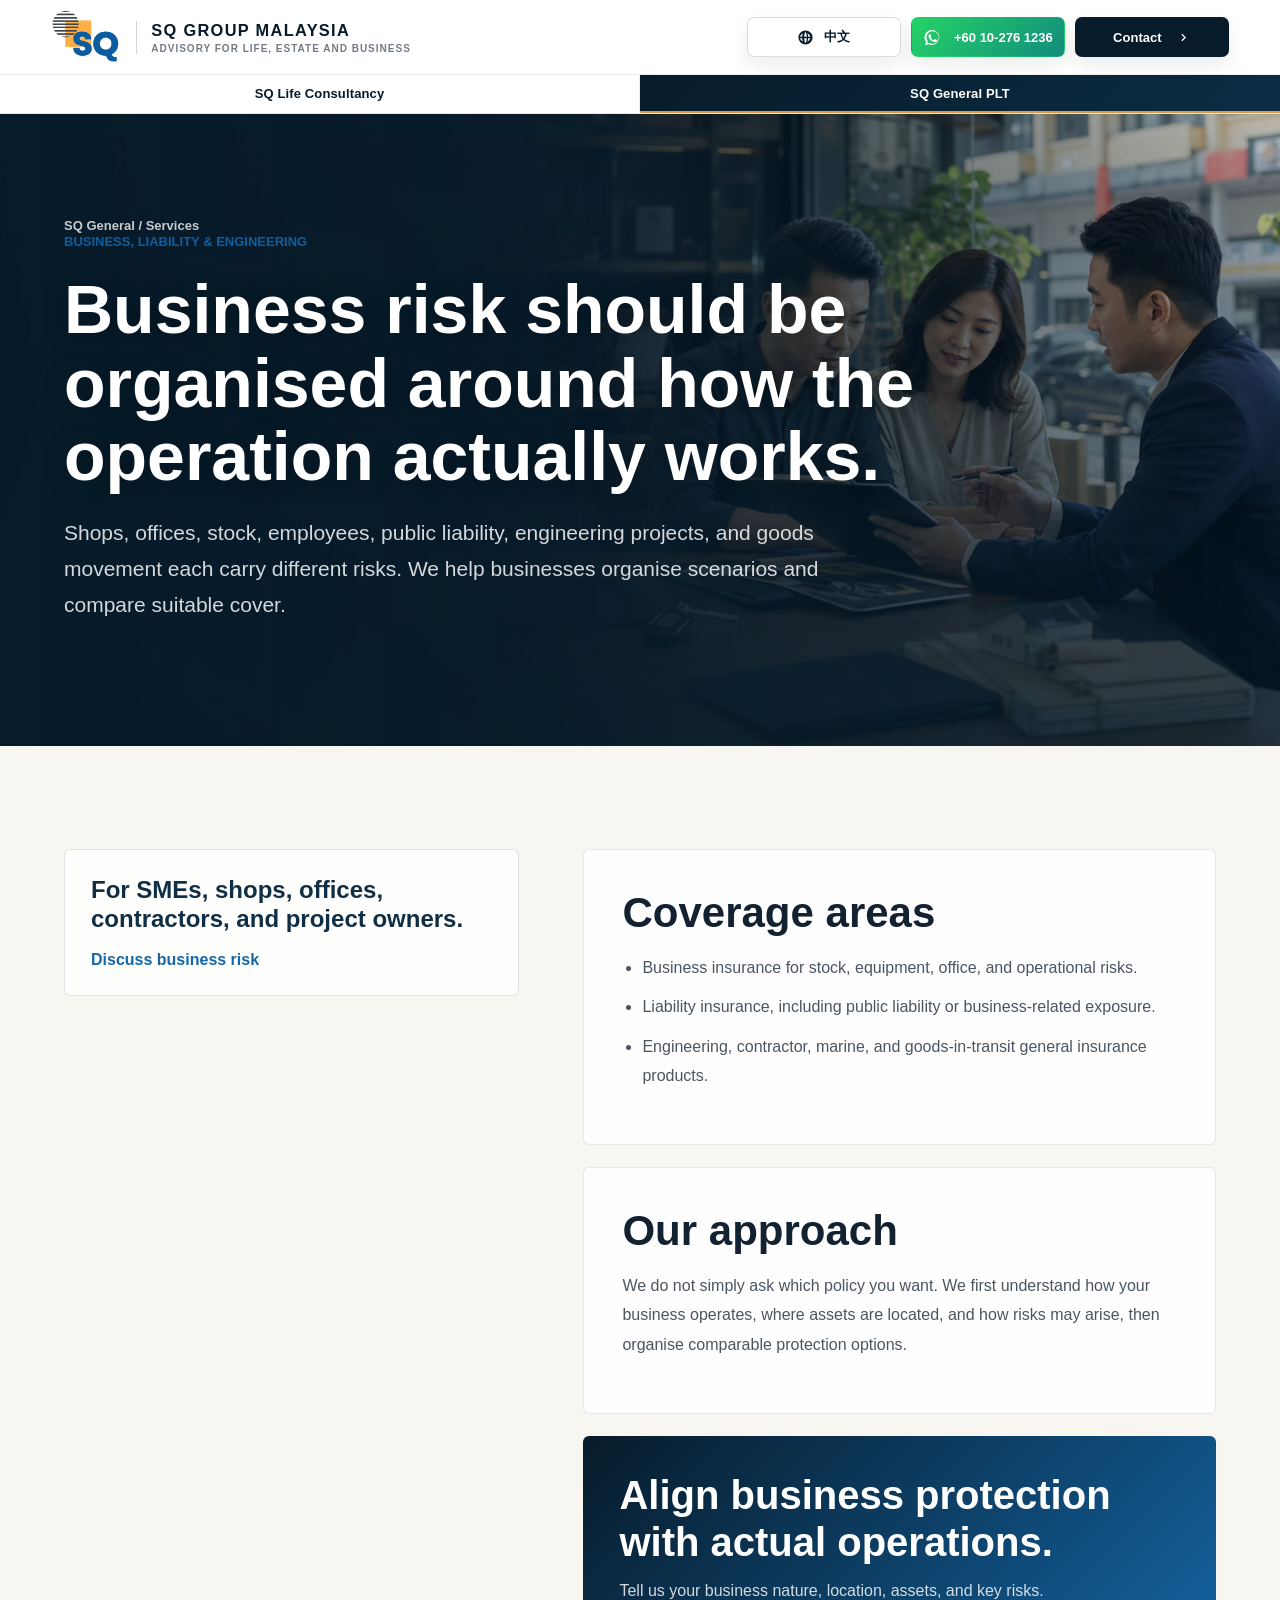
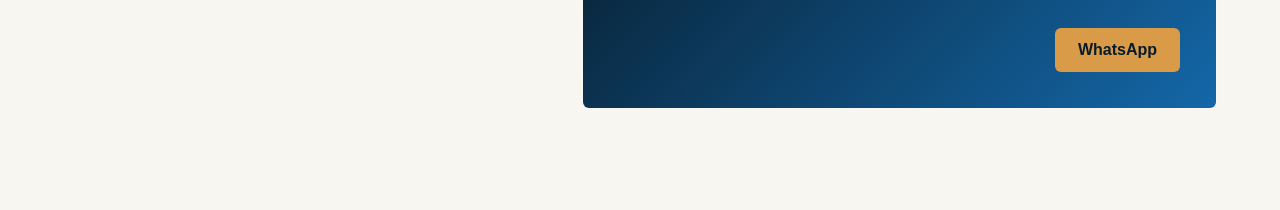
==== commit 6a08857e: "Add files via upload" ====
--- a/gi-business-liability-engineering.html
+++ b/gi-business-liability-engineering.html
@@ -20,10 +20,10 @@
     <meta property="og:url" content="https://www.sqgroup.com.my/gi/business-liability-engineering" />
     <meta property="og:image" content="https://www.sqgroup.com.my/assets/hero-gi-malaysia.jpg" />
     <link rel="preload" as="image" href="assets/hero-gi-malaysia.jpg" />
-    <link rel="stylesheet" href="styles.css" />
+    <link rel="stylesheet" href="styles.css?v=20260606-header3" />
   </head>
   <body class="professional-page service-detail-page general-page" data-page-kind="gi" data-seo-title-en="Business, Liability & Engineering Insurance | SQ General PLT" data-seo-title-zh="商业、责任与工程保险 | SQ General PLT" data-seo-description-en="Business insurance, liability insurance, engineering insurance, contractor risk, marine, and goods-in-transit advisory for Malaysian businesses." data-seo-description-zh="SQ General PLT 协助马来西亚企业安排商业、责任、工程、承包商、海运与货物运输相关一般保险。">
-    <header class="brand-switch page-header"><a class="gateway-lockup" href="/" aria-label="SQ Group Malaysia"><img src="assets/sq-logo-official.png" alt="SQ logo" /><span><strong>SQ Group Malaysia</strong><small data-zh="资产传承与风险保障顾问平台" data-en="Advisory for life, estate and business">Advisory for life, estate and business</small></span></a><nav class="page-branch-nav" aria-label="SQ service branches"><a class="brand-tab" href="/legacy"><span>SQ Life Consultancy</span></a><a class="brand-tab active" href="/gi"><span>SQ General PLT</span></a></nav><div class="gateway-actions" aria-label="SQ contact actions"><button class="language-switch" type="button" data-lang-toggle>中文</button><a class="header-whatsapp" href="https://wa.me/60102761236" target="_blank" rel="noreferrer">+60 10-276 1236</a><a class="header-contact" href="#contact" data-zh="联系" data-en="Contact">Contact</a></div></header>
+    <header class="brand-switch page-header"><a class="gateway-lockup" href="/" aria-label="SQ Group Malaysia"><img src="assets/sq-logo-official.png" alt="SQ logo" /><span><strong>SQ Group Malaysia</strong><small data-zh="资产传承与风险保障顾问平台" data-en="Advisory for life, estate and business">Advisory for life, estate and business</small></span></a><nav class="page-branch-nav" aria-label="SQ service branches"><a class="brand-tab" href="/legacy"><span>SQ Life Consultancy</span></a><a class="brand-tab active" href="/gi"><span>SQ General PLT</span></a></nav><div class="gateway-actions" aria-label="SQ contact actions"><button class="language-switch" type="button" data-lang-toggle>中文</button><a class="header-whatsapp" href="https://wa.me/60102761236" target="_blank" rel="noreferrer">+60 10-276 1236</a><div class="header-contact-menu"><button class="header-contact" type="button" data-zh="联系" data-en="Contact" aria-haspopup="true" aria-expanded="false">Contact</button><div class="header-contact-dropdown" role="menu"><a href="tel:+60102761236" role="menuitem" data-zh="致电我们" data-en="Call Us">Call Us</a><a href="mailto:general@sqgroup.com.my" role="menuitem" data-zh="电邮我们" data-en="Email Us">Email Us</a></div></div></div></header>
     <main>
       <section class="detail-hero" style="--detail-image: url('assets/hero-gi-malaysia.jpg')"><div class="detail-hero-inner reveal"><a class="breadcrumb" href="/gi" data-zh="SQ General / 服务" data-en="SQ General / Services">SQ General / Services</a><p class="eyebrow" data-zh="商业、责任与工程" data-en="Business, Liability & Engineering">Business, Liability & Engineering</p><h1 data-zh="企业风险需要按营运方式来整理。" data-en="Business risk should be organised around how the operation actually works.">Business risk should be organised around how the operation actually works.</h1><p data-zh="店铺、办公室、库存、雇员、公共责任、工程项目和货物运输都有不同风险。我们协助企业整理场景并比较可行保障。" data-en="Shops, offices, stock, employees, public liability, engineering projects, and goods movement each carry different risks. We help businesses organise scenarios and compare suitable cover.">Shops, offices, stock, employees, public liability, engineering projects, and goods movement each carry different risks. We help businesses organise scenarios and compare suitable cover.</p></div></section>
       <section class="detail-body"><aside class="detail-aside reveal"><strong data-zh="适合 SME、店铺、办公室、承包商与项目业主。" data-en="For SMEs, shops, offices, contractors, and project owners.">For SMEs, shops, offices, contractors, and project owners.</strong><a href="#contact" data-zh="讨论企业风险" data-en="Discuss business risk">Discuss business risk</a></aside><div class="detail-content">
@@ -31,6 +31,6 @@
         <article class="detail-panel reveal"><h2 data-zh="我们的方式" data-en="Our approach">Our approach</h2><p data-zh="我们不只是问你要买什么保险，而是先了解你的业务如何营运、资产在哪里、风险如何发生，再整理可比较的保障选择。" data-en="We do not simply ask which policy you want. We first understand how your business operates, where assets are located, and how risks may arise, then organise comparable protection options.">We do not simply ask which policy you want. We first understand how your business operates, where assets are located, and how risks may arise, then organise comparable protection options.</p></article>
         <section class="detail-cta reveal" id="contact"><div><h2 data-zh="让企业保障和实际营运对齐。" data-en="Align business protection with actual operations.">Align business protection with actual operations.</h2><p data-zh="告诉我们你的业务性质、地点、资产和主要风险。" data-en="Tell us your business nature, location, assets, and key risks.">Tell us your business nature, location, assets, and key risks.</p></div><a class="button" href="https://wa.me/60102761236" target="_blank" rel="noreferrer">WhatsApp</a></section>
       </div></section>
-    </main><nav class="mobile-action-bar" aria-label="Quick actions"><a href="tel:+60102761236" data-zh="拨电" data-en="Call">Call</a><a href="/gi" data-zh="返回" data-en="Back">Back</a><a href="https://wa.me/60102761236" target="_blank" rel="noreferrer">WhatsApp</a></nav><script src="script.js"></script>
+    </main><nav class="mobile-action-bar" aria-label="Quick actions"><a href="tel:+60102761236" data-zh="拨电" data-en="Call">Call</a><a href="/gi" data-zh="返回" data-en="Back">Back</a><a href="https://wa.me/60102761236" target="_blank" rel="noreferrer">WhatsApp</a></nav><script src="script.js?v=20260606-header3"></script>
   </body>
 </html>
--- a/styles.css
+++ b/styles.css
@@ -1769,33 +1769,57 @@
   color: var(--executive);
 }
 
-.professional-page .page-header {
-  grid-template-columns: minmax(260px, 0.85fr) auto auto;
-  gap: clamp(14px, 2.2vw, 28px);
+.professional-page .page-header,
+.executive-home .gateway-header {
+  grid-template-columns: minmax(300px, 1fr) auto;
+  gap: clamp(16px, 2.3vw, 34px) clamp(20px, 3vw, 44px);
   align-items: center;
-  padding: 0 clamp(18px, 4vw, 58px);
-}
-
-.professional-page .page-header .gateway-lockup {
+  width: min(calc(100% - clamp(20px, 4vw, 56px)), 1480px);
+  min-height: auto;
+  margin: clamp(10px, 1.6vw, 22px) auto 0;
+  padding: clamp(18px, 2.4vw, 30px) clamp(22px, 3.8vw, 54px);
+  border: 1px solid rgba(7, 27, 42, 0.08);
+  border-radius: 8px;
+  background: rgba(255, 255, 255, 0.96);
+  box-shadow: 0 18px 54px rgba(7, 27, 42, 0.08);
+  backdrop-filter: blur(14px);
+}
+
+.professional-page .page-header::before,
+.executive-home .gateway-header::before {
+  display: none;
+}
+
+.professional-page .page-header .gateway-lockup,
+.executive-home .gateway-header .gateway-lockup {
   justify-self: start;
 }
 
+.professional-page .page-header .gateway-actions,
+.executive-home .gateway-header .gateway-actions {
+  justify-self: end;
+}
+
 .page-branch-nav {
+  grid-column: 1 / -1;
   display: inline-grid;
   grid-template-columns: repeat(2, minmax(0, 1fr));
-  min-width: min(460px, 36vw);
+  width: 100%;
+  min-width: 0;
+  margin-top: clamp(4px, 0.8vw, 10px);
   border: 1px solid rgba(7, 27, 42, 0.12);
   border-radius: 4px;
-  background: rgba(248, 246, 241, 0.82);
+  background: rgba(255, 255, 255, 0.68);
   overflow: hidden;
 }
 
 .professional-page .page-branch-nav .brand-tab {
-  min-height: 42px;
+  min-height: 48px;
   padding: 8px 14px;
   border-right: 1px solid rgba(7, 27, 42, 0.1);
   justify-content: center;
-  font-size: 13px;
+  color: var(--executive-deep);
+  font-size: clamp(14px, 1.15vw, 17px);
   white-space: nowrap;
 }
 
@@ -1812,8 +1836,19 @@
   height: 3px;
 }
 
-.professional-page .page-header .gateway-actions {
-  justify-self: end;
+.executive-home .gateway-branch-nav .brand-tab {
+  min-height: 48px;
+  padding: 8px 14px;
+  border-right: 1px solid rgba(7, 27, 42, 0.1);
+  justify-content: center;
+  color: var(--executive-deep);
+  font-size: clamp(14px, 1.15vw, 17px);
+  white-space: nowrap;
+}
+
+.executive-home .gateway-branch-nav .brand-tab:last-child {
+  color: var(--white);
+  background: var(--executive-deep);
 }
 
 .professional-page .page-header .header-contact {
@@ -3628,15 +3663,20 @@
 }
 
 .executive-home .gateway-header {
-  grid-template-columns: minmax(0, 1fr) auto;
-  min-height: 74px;
-  padding: 0 clamp(18px, 4vw, 58px);
+  grid-template-columns: minmax(300px, 1fr) auto;
+  gap: clamp(16px, 2.3vw, 34px) clamp(20px, 3vw, 44px);
+  width: min(calc(100% - clamp(20px, 4vw, 56px)), 1480px);
+  min-height: auto;
+  margin: clamp(10px, 1.6vw, 22px) auto 0;
+  padding: clamp(18px, 2.4vw, 30px) clamp(22px, 3.8vw, 54px);
+  border: 1px solid rgba(7, 27, 42, 0.08);
+  border-radius: 8px;
   background: rgba(255, 255, 255, 0.96);
-  box-shadow: 0 1px 0 rgba(7, 27, 42, 0.08);
+  box-shadow: 0 18px 54px rgba(7, 27, 42, 0.08);
 }
 
 .executive-home .gateway-header::before {
-  height: 3px;
+  display: none;
 }
 
 .gateway-lockup {
@@ -3677,19 +3717,46 @@
 }
 
 .gateway-actions {
+  --header-action-width: clamp(188px, 12.6vw, 220px);
+  --header-action-height: 50px;
   display: flex;
   align-items: center;
-  gap: 14px;
+  gap: 12px;
+  padding: 0;
+  border: 0;
+  border-radius: 0;
   color: var(--executive-deep);
+  background: transparent;
   font-weight: 900;
 }
 
 .gateway-actions .language-switch {
-  min-height: 34px;
+  display: inline-flex;
+  align-items: center;
+  justify-content: center;
+  gap: 10px;
+  width: var(--header-action-width);
+  min-width: var(--header-action-width);
+  height: var(--header-action-height);
+  min-height: var(--header-action-height);
   margin: 0;
-  padding: 0 12px;
-  border-color: transparent;
-  background: transparent;
+  padding: 0 20px;
+  border: 2px solid rgba(7, 27, 42, 0.15);
+  border-radius: 10px;
+  color: var(--executive-deep);
+  background: rgba(255, 255, 255, 0.78);
+  box-shadow: 0 10px 26px rgba(7, 27, 42, 0.04);
+  font-size: 15px;
+  white-space: nowrap;
+}
+
+.gateway-actions .language-switch::before {
+  width: 20px;
+  height: 20px;
+  content: "";
+  background: currentColor;
+  -webkit-mask: url("data:image/svg+xml,%3Csvg viewBox='0 0 24 24' xmlns='http://www.w3.org/2000/svg'%3E%3Cpath fill='black' d='M12 2a10 10 0 1 0 0 20 10 10 0 0 0 0-20Zm6.93 9h-3.07a15.7 15.7 0 0 0-1.11-5.03A8.04 8.04 0 0 1 18.93 11ZM12 4.05c.72 1.05 1.58 3.01 1.84 6.95H10.16c.26-3.94 1.12-5.9 1.84-6.95ZM4.26 13h3.02c.11 1.88.46 3.61 1 5.03A8.04 8.04 0 0 1 4.26 13Zm3.02-2H4.26a8.04 8.04 0 0 1 4.02-5.03A15.68 15.68 0 0 0 7.28 11ZM12 19.95c-.72-1.05-1.58-3.01-1.84-6.95h3.68c-.26 3.94-1.12 5.9-1.84 6.95Zm2.75-1.92c.54-1.42.89-3.15 1-5.03h3.02a8.04 8.04 0 0 1-4.02 5.03Z'/%3E%3C/svg%3E") center / contain no-repeat;
+  mask: url("data:image/svg+xml,%3Csvg viewBox='0 0 24 24' xmlns='http://www.w3.org/2000/svg'%3E%3Cpath fill='black' d='M12 2a10 10 0 1 0 0 20 10 10 0 0 0 0-20Zm6.93 9h-3.07a15.7 15.7 0 0 0-1.11-5.03A8.04 8.04 0 0 1 18.93 11ZM12 4.05c.72 1.05 1.58 3.01 1.84 6.95H10.16c.26-3.94 1.12-5.9 1.84-6.95ZM4.26 13h3.02c.11 1.88.46 3.61 1 5.03A8.04 8.04 0 0 1 4.26 13Zm3.02-2H4.26a8.04 8.04 0 0 1 4.02-5.03A15.68 15.68 0 0 0 7.28 11ZM12 19.95c-.72-1.05-1.58-3.01-1.84-6.95h3.68c-.26 3.94-1.12 5.9-1.84 6.95Zm2.75-1.92c.54-1.42.89-3.15 1-5.03h3.02a8.04 8.04 0 0 1-4.02 5.03Z'/%3E%3C/svg%3E") center / contain no-repeat;
 }
 
 .header-whatsapp,
@@ -3697,28 +3764,123 @@
   display: inline-flex;
   align-items: center;
   justify-content: center;
-  min-height: 40px;
-  border-radius: 4px;
-  font-size: 14px;
+  width: var(--header-action-width);
+  min-width: var(--header-action-width);
+  height: var(--header-action-height);
+  min-height: var(--header-action-height);
+  border-radius: 10px;
+  font-size: 15px;
   line-height: 1;
+  white-space: nowrap;
+  box-shadow: 0 14px 28px rgba(7, 27, 42, 0.1);
+  transition: transform 220ms ease, background 220ms ease, color 220ms ease, border-color 220ms ease, box-shadow 220ms ease;
 }
 
 .header-whatsapp {
-  gap: 8px;
+  gap: 12px;
+  padding: 0 18px;
+  border: 1px solid rgba(37, 211, 102, 0.28);
+  color: var(--white);
+  background: linear-gradient(135deg, #25d366, #128c7e);
+}
+
+.header-whatsapp::before {
+  width: 23px;
+  height: 23px;
+  content: "";
+  flex: 0 0 auto;
+  background: url("data:image/svg+xml,%3Csvg viewBox='0 0 32 32' xmlns='http://www.w3.org/2000/svg'%3E%3Cpath fill='white' d='M16.02 3.2A12.7 12.7 0 0 0 5.1 23.4L3.3 29l5.75-1.8A12.7 12.7 0 1 0 16.02 3.2Zm0 2.25a10.45 10.45 0 0 1 8.86 15.98 10.46 10.46 0 0 1-13.9 3.65l-.43-.25-3.28 1.03 1.03-3.17-.28-.46A10.45 10.45 0 0 1 16.02 5.45Zm-4.6 5.1c-.24 0-.62.08-.94.44-.32.36-1.23 1.2-1.23 2.93s1.26 3.4 1.44 3.63c.18.24 2.44 3.91 6.06 5.32 3.01 1.18 3.62.94 4.27.88.65-.06 2.1-.86 2.4-1.7.3-.84.3-1.55.2-1.7-.08-.16-.32-.24-.68-.42-.36-.18-2.1-1.04-2.43-1.16-.33-.12-.56-.18-.8.18-.24.36-.92 1.16-1.13 1.4-.2.24-.42.27-.78.09-.36-.18-1.51-.56-2.88-1.78a10.8 10.8 0 0 1-1.99-2.47c-.2-.36-.02-.56.16-.74.16-.16.36-.42.54-.63.18-.21.24-.36.36-.6.12-.24.06-.45-.03-.63-.09-.18-.8-1.93-1.1-2.65-.29-.69-.58-.6-.8-.61h-.68Z'/%3E%3C/svg%3E") center / contain no-repeat;
+}
+
+.header-contact {
+  gap: 14px;
+  padding: 0 18px;
+  color: var(--white);
+  background: linear-gradient(135deg, #071b2a, #0b2d44);
+}
+
+.header-contact::after {
+  width: 17px;
+  height: 17px;
+  content: "";
+  background: currentColor;
+  -webkit-mask: url("data:image/svg+xml,%3Csvg viewBox='0 0 24 24' xmlns='http://www.w3.org/2000/svg'%3E%3Cpath fill='black' d='M13.17 12 8.59 7.41 10 6l6 6-6 6-1.41-1.41L13.17 12Z'/%3E%3C/svg%3E") center / contain no-repeat;
+  mask: url("data:image/svg+xml,%3Csvg viewBox='0 0 24 24' xmlns='http://www.w3.org/2000/svg'%3E%3Cpath fill='black' d='M13.17 12 8.59 7.41 10 6l6 6-6 6-1.41-1.41L13.17 12Z'/%3E%3C/svg%3E") center / contain no-repeat;
+}
+
+.header-contact-menu {
+  position: relative;
+  width: var(--header-action-width);
+  min-width: var(--header-action-width);
+  height: var(--header-action-height);
+}
+
+.header-contact-menu .header-contact {
+  width: 100%;
+  min-width: 0;
+  border: 0;
+  cursor: pointer;
+  font-family: inherit;
+  font-weight: 900;
+}
+
+.header-contact-dropdown {
+  position: absolute;
+  top: calc(100% + 8px);
+  right: 0;
+  z-index: 80;
+  display: grid;
+  width: 100%;
+  min-width: 100%;
+  padding: 6px;
+  border: 1px solid rgba(7, 27, 42, 0.1);
+  border-radius: 8px;
+  background: rgba(255, 255, 255, 0.98);
+  box-shadow: 0 20px 46px rgba(7, 27, 42, 0.14);
+  opacity: 0;
+  pointer-events: none;
+  transform: translateY(-4px);
+  transition: opacity 180ms ease, transform 180ms ease;
+}
+
+.header-contact-menu.is-open .header-contact-dropdown,
+.header-contact-menu:focus-within .header-contact-dropdown {
+  opacity: 1;
+  pointer-events: auto;
+  transform: translateY(0);
+}
+
+.header-contact-dropdown a {
+  display: flex;
+  align-items: center;
+  min-height: 38px;
+  padding: 0 12px;
+  border-radius: 5px;
   color: var(--executive-deep);
-}
-
-.header-whatsapp::before {
-  width: 18px;
-  height: 18px;
-  content: "";
-  background: url("https://favicon.im/whatsapp.com") center / contain no-repeat;
-}
-
-.header-contact {
-  padding: 0 20px;
+  font-size: 13px;
+  font-weight: 900;
+}
+
+.header-contact-dropdown a:hover {
   color: var(--white);
   background: var(--executive-deep);
+}
+
+.gateway-actions .language-switch:hover,
+.header-whatsapp:hover,
+.header-contact:hover {
+  box-shadow: 0 18px 34px rgba(7, 27, 42, 0.14);
+  transform: translateY(-2px);
+}
+
+.gateway-actions .language-switch:hover {
+  border-color: rgba(217, 155, 72, 0.42);
+  background: rgba(255, 255, 255, 0.94);
+}
+
+.header-whatsapp:hover {
+  border-color: rgba(37, 211, 102, 0.44);
+  background: linear-gradient(135deg, #22c55e, #0f7f72);
 }
 
 .executive-home .gateway {
@@ -3738,37 +3900,39 @@
 
 .executive-home .gateway-calligraphy {
   position: relative;
-  display: flex;
+  display: grid;
+  grid-template-columns: minmax(42px, 1fr) minmax(260px, auto) minmax(42px, 1fr);
+  gap: clamp(18px, 4vw, 58px);
   align-items: center;
   justify-content: center;
+  width: min(100%, 1180px);
   margin: 0;
   line-height: 1;
 }
 
 .executive-home .gateway-calligraphy::before,
 .executive-home .gateway-calligraphy::after {
-  position: absolute;
-  top: 54%;
-  width: clamp(42px, 7vw, 96px);
+  width: min(100%, 120px);
   height: 1px;
   content: "";
-  background: linear-gradient(90deg, transparent, rgba(217, 155, 72, 0.9));
+  background: linear-gradient(90deg, transparent, rgba(217, 155, 72, 0.92));
 }
 
 .executive-home .gateway-calligraphy::before {
-  right: calc(50% + clamp(260px, 30vw, 455px));
+  justify-self: end;
 }
 
 .executive-home .gateway-calligraphy::after {
-  left: calc(50% + clamp(260px, 30vw, 455px));
+  justify-self: start;
   transform: rotate(180deg);
 }
 
 .executive-home .gateway-calligraphy img {
   display: block;
-  width: min(76vw, 720px);
+  grid-column: 2;
+  width: min(68vw, 650px);
   height: auto;
-  max-height: clamp(110px, 16vw, 188px);
+  max-height: clamp(112px, 15vw, 176px);
   object-fit: contain;
   filter: drop-shadow(0 12px 22px rgba(7, 27, 42, 0.08));
 }
@@ -4039,13 +4203,21 @@
   }
 
   .gateway-actions {
-    justify-content: space-between;
+    display: grid;
+    grid-template-columns: repeat(3, minmax(0, 1fr));
+    width: 100%;
+    justify-content: stretch;
     gap: 8px;
   }
 
+  .gateway-actions .language-switch,
   .header-whatsapp,
   .header-contact {
-    min-height: 36px;
+    width: 100%;
+    min-width: 0;
+    height: 42px;
+    min-height: 42px;
+    padding: 0 12px;
     font-size: 12px;
   }
 
@@ -4136,47 +4308,73 @@
 }
 
 @media (max-width: 1120px) {
-  .professional-page .page-header {
+  .professional-page .page-header,
+  .executive-home .gateway-header {
     grid-template-columns: minmax(260px, 1fr) auto;
     gap: 12px 18px;
     padding-top: 10px;
     padding-bottom: 12px;
   }
 
-  .professional-page .page-header .gateway-lockup {
+  .professional-page .page-header .gateway-lockup,
+  .executive-home .gateway-header .gateway-lockup {
     grid-column: 1 / 2;
   }
 
-  .professional-page .page-branch-nav {
+  .professional-page .page-branch-nav,
+  .executive-home .gateway-branch-nav {
     grid-column: 1 / -1;
     order: 3;
     width: 100%;
     min-width: 0;
   }
 
-  .professional-page .page-header .gateway-actions {
+  .professional-page .page-header .gateway-actions,
+  .executive-home .gateway-header .gateway-actions {
     grid-column: 2 / 3;
   }
 }
 
 @media (max-width: 760px) {
-  .professional-page .page-header {
+  .professional-page .page-header,
+  .executive-home .gateway-header {
     grid-template-columns: 1fr;
     min-height: auto;
   }
 
   .professional-page .page-header .gateway-lockup,
   .professional-page .page-header .gateway-actions,
-  .professional-page .page-branch-nav {
+  .professional-page .page-branch-nav,
+  .executive-home .gateway-header .gateway-lockup,
+  .executive-home .gateway-header .gateway-actions,
+  .executive-home .gateway-branch-nav {
     grid-column: 1 / -1;
     width: 100%;
   }
 
-  .professional-page .page-header .gateway-actions {
+  .professional-page .page-header .gateway-actions,
+  .executive-home .gateway-header .gateway-actions {
+    display: grid;
+    grid-template-columns: repeat(3, minmax(0, 1fr));
     justify-content: space-between;
   }
 
-  .professional-page .page-branch-nav .brand-tab {
+  .professional-page .page-header .gateway-actions .language-switch,
+  .professional-page .page-header .header-whatsapp,
+  .professional-page .page-header .header-contact,
+  .executive-home .gateway-header .gateway-actions .language-switch,
+  .executive-home .gateway-header .header-whatsapp,
+  .executive-home .gateway-header .header-contact {
+    width: 100%;
+    min-width: 0;
+    height: 42px;
+    min-height: 42px;
+    padding: 0 12px;
+    font-size: 12px;
+  }
+
+  .professional-page .page-branch-nav .brand-tab,
+  .executive-home .gateway-branch-nav .brand-tab {
     min-height: 38px;
     font-size: 12px;
   }
@@ -4204,4 +4402,211 @@
   .professional-page .page-header .header-whatsapp::before {
     margin: 0;
   }
-}
+
+  .executive-home .gateway-actions {
+    grid-template-columns: repeat(3, minmax(0, 1fr));
+  }
+
+  .executive-home .header-whatsapp {
+    font-size: 0;
+  }
+
+  .executive-home .header-whatsapp::before {
+    margin: 0;
+  }
+}
+
+/* Integrated compact header revision */
+.professional-page .page-header,
+.executive-home .gateway-header {
+  grid-template-columns: minmax(260px, 1fr) auto;
+  gap: 8px clamp(18px, 3vw, 42px);
+  width: 100%;
+  max-width: none;
+  margin: 0;
+  padding: 8px clamp(18px, 4vw, 58px) 0;
+  border: 0;
+  border-bottom: 1px solid rgba(7, 27, 42, 0.1);
+  border-radius: 0;
+  background: rgba(255, 255, 255, 0.98);
+  box-shadow: 0 1px 0 rgba(7, 27, 42, 0.04);
+  backdrop-filter: blur(12px);
+}
+
+.professional-page .page-header::before,
+.executive-home .gateway-header::before {
+  display: none;
+}
+
+.professional-page .page-header .gateway-lockup,
+.executive-home .gateway-header .gateway-lockup {
+  grid-column: 1 / 2;
+  min-height: 58px;
+}
+
+.gateway-lockup img {
+  width: clamp(68px, 5.4vw, 86px);
+  height: clamp(48px, 4.4vw, 62px);
+}
+
+.gateway-lockup span {
+  gap: 3px;
+  padding-left: 14px;
+}
+
+.gateway-lockup strong {
+  font-size: clamp(15px, 1.28vw, 18px);
+}
+
+.gateway-lockup small {
+  font-size: 10px;
+  letter-spacing: 0.1em;
+}
+
+.professional-page .page-header .gateway-actions,
+.executive-home .gateway-header .gateway-actions {
+  --header-action-width: clamp(154px, 10.8vw, 188px);
+  --header-action-height: 40px;
+  grid-column: 2 / 3;
+  gap: 10px;
+}
+
+.gateway-actions .language-switch,
+.header-whatsapp,
+.header-contact {
+  border-radius: 7px;
+  font-size: 13px;
+  box-shadow: 0 8px 18px rgba(7, 27, 42, 0.08);
+}
+
+.gateway-actions .language-switch {
+  border-width: 1px;
+}
+
+.gateway-actions .language-switch::before {
+  width: 17px;
+  height: 17px;
+}
+
+.header-whatsapp::before {
+  width: 19px;
+  height: 19px;
+}
+
+.header-contact::after {
+  width: 15px;
+  height: 15px;
+}
+
+.professional-page .page-branch-nav,
+.executive-home .gateway-branch-nav {
+  grid-column: 1 / -1;
+  order: 3;
+  width: calc(100% + clamp(36px, 8vw, 116px));
+  margin: 0 calc(clamp(18px, 4vw, 58px) * -1);
+  border: 0;
+  border-top: 1px solid rgba(7, 27, 42, 0.08);
+  border-radius: 0;
+  background: rgba(255, 255, 255, 0.76);
+}
+
+.professional-page .page-branch-nav .brand-tab,
+.executive-home .gateway-branch-nav .brand-tab {
+  min-height: 38px;
+  padding: 7px 14px;
+  border-right: 1px solid rgba(7, 27, 42, 0.08);
+  font-size: clamp(13px, 1vw, 15px);
+}
+
+.professional-page .page-branch-nav .brand-tab.active,
+.executive-home .gateway-branch-nav .brand-tab:last-child {
+  background: linear-gradient(135deg, #071b2a, #0b2d44);
+}
+
+.professional-page .page-branch-nav .brand-tab.active::after,
+.executive-home .gateway-branch-nav .brand-tab.active::after {
+  height: 2px;
+}
+
+.executive-home .gateway {
+  padding-top: clamp(18px, 2.5vw, 30px);
+}
+
+@media (max-width: 980px) {
+  .professional-page .page-header,
+  .executive-home .gateway-header {
+    grid-template-columns: 1fr;
+    padding: 8px 16px 0;
+  }
+
+  .professional-page .page-header .gateway-lockup,
+  .executive-home .gateway-header .gateway-lockup,
+  .professional-page .page-header .gateway-actions,
+  .executive-home .gateway-header .gateway-actions,
+  .professional-page .page-branch-nav,
+  .executive-home .gateway-branch-nav {
+    grid-column: 1 / -1;
+    width: 100%;
+  }
+
+  .professional-page .page-header .gateway-actions,
+  .executive-home .gateway-header .gateway-actions {
+    display: grid;
+    grid-template-columns: repeat(3, minmax(0, 1fr));
+    gap: 8px;
+  }
+
+  .professional-page .page-branch-nav,
+  .executive-home .gateway-branch-nav {
+    width: calc(100% + 32px);
+    margin: 0 -16px;
+  }
+
+  .gateway-actions .language-switch,
+  .header-whatsapp,
+  .header-contact,
+  .header-contact-menu {
+    width: 100%;
+    min-width: 0;
+    height: 38px;
+    min-height: 38px;
+    padding: 0 10px;
+    font-size: 12px;
+  }
+
+  .header-contact-menu {
+    padding: 0;
+  }
+
+  .header-contact-menu .header-contact {
+    height: 38px;
+    min-height: 38px;
+  }
+}
+
+@media (max-width: 560px) {
+  .professional-page .page-header .gateway-lockup,
+  .executive-home .gateway-header .gateway-lockup {
+    min-height: 48px;
+  }
+
+  .gateway-lockup img {
+    width: 62px;
+    height: 46px;
+  }
+
+  .gateway-lockup strong {
+    font-size: 13px;
+    letter-spacing: 0.06em;
+  }
+
+  .gateway-actions .language-switch,
+  .header-contact {
+    font-size: 0;
+  }
+
+  .gateway-actions .language-switch::before,
+  .header-contact::after {
+    margin: 0;
+  }
+}
